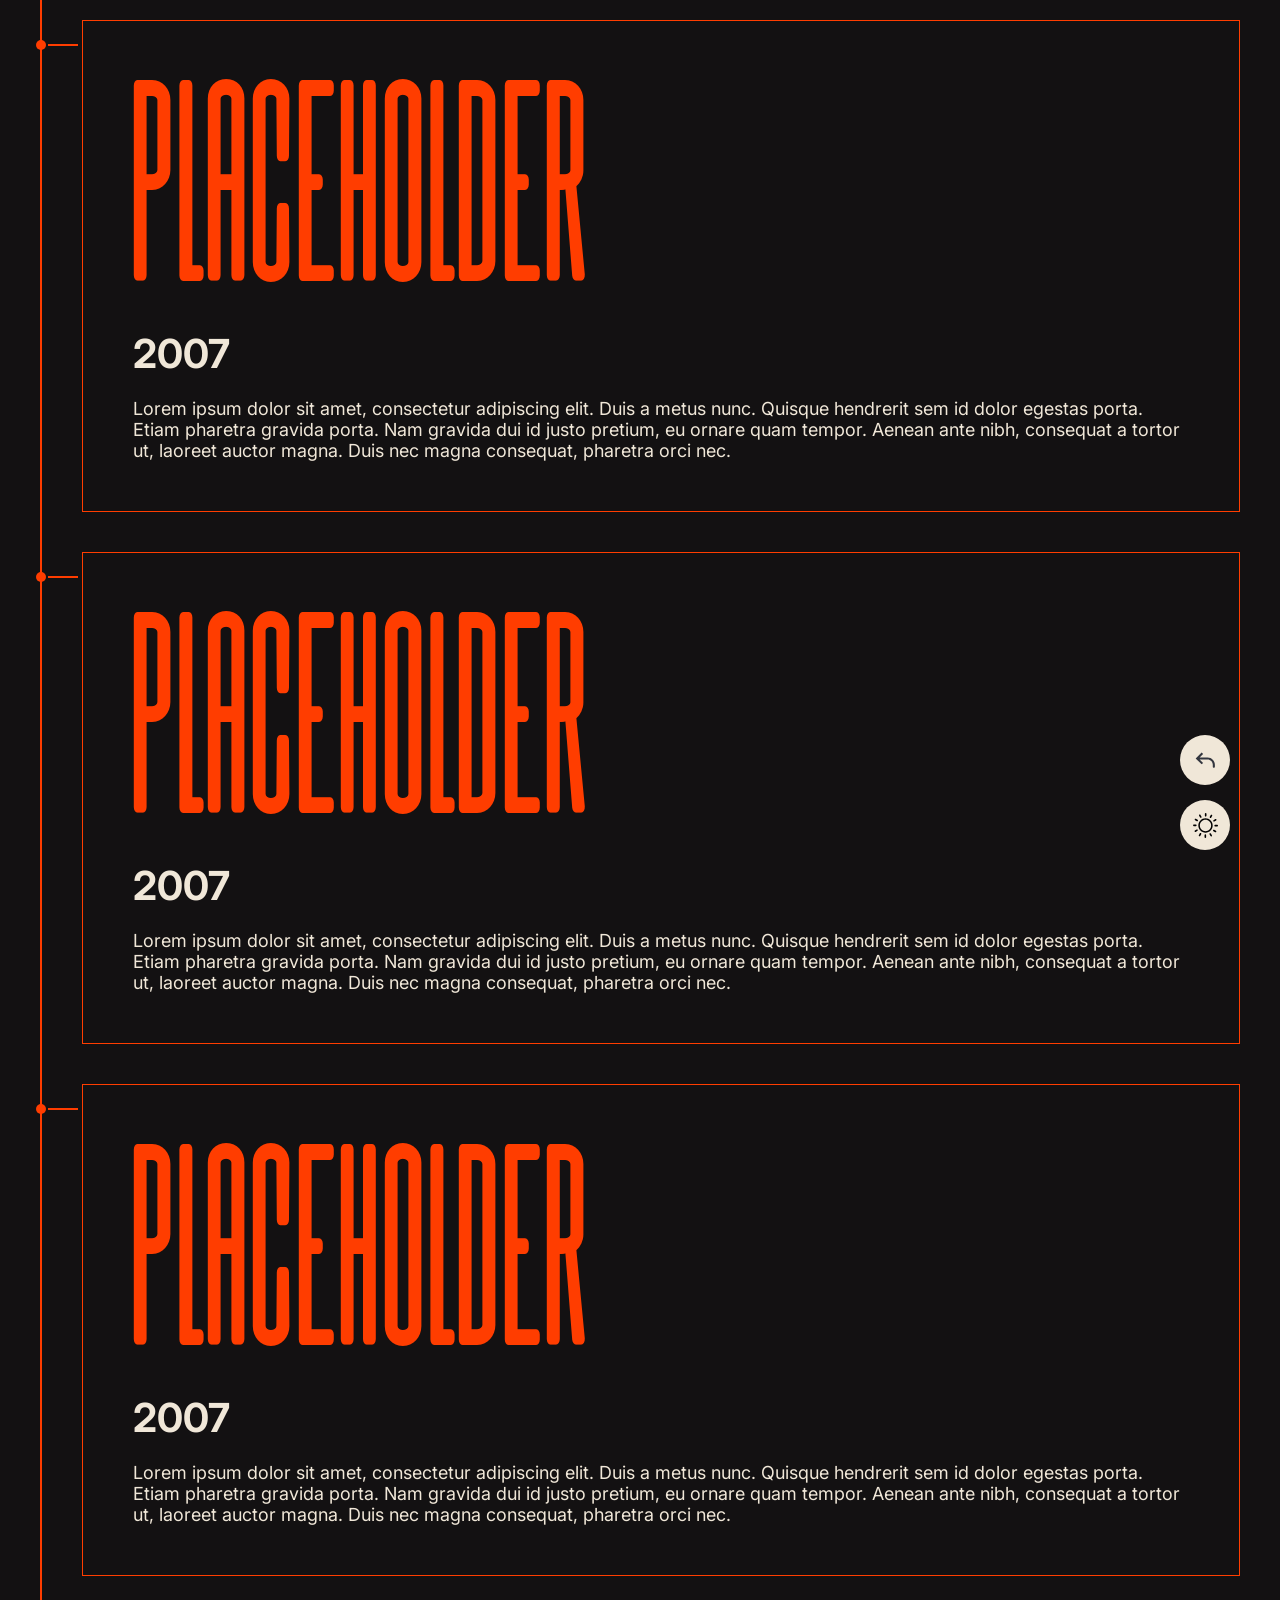
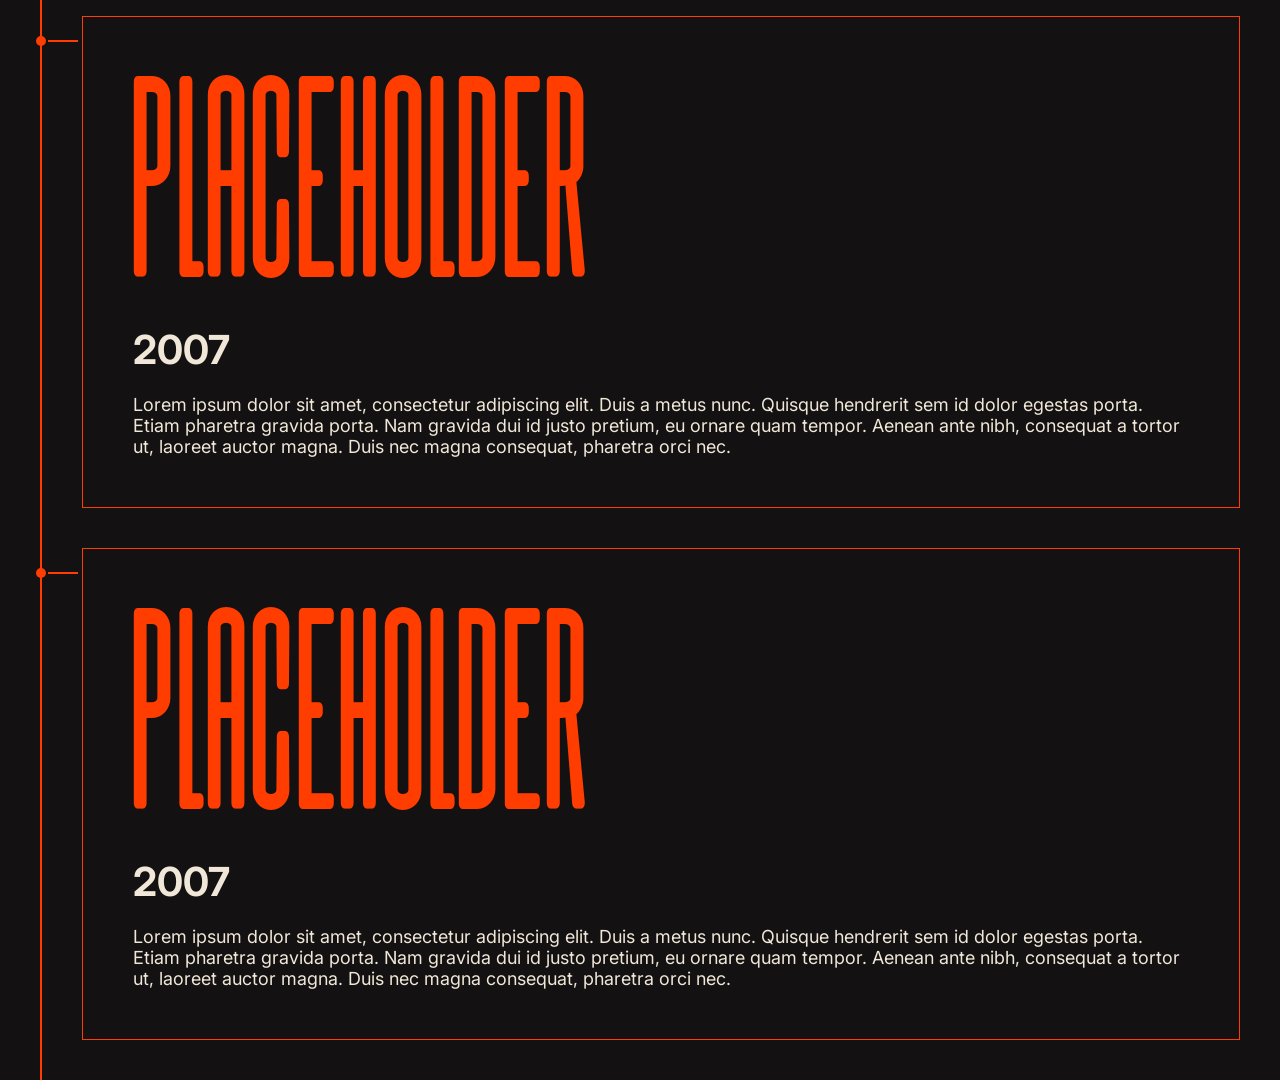
==== about.html @ 83250fb9 "back button + scroll progress" ====
<!doctype html>
<html lang="en">
  <head>
    <meta charset="UTF-8" />
    <meta name="viewport" content="width=device-width, initial-scale=1.0" />
    <title>Document</title>
    <link rel="stylesheet" href="css/common.css" />
    <link rel="stylesheet" href="css/about.css" />
    <script src="js/mode.js"></script>
  </head>
  <body>
    <div
      id="scroll-progress"
      role="progressbar"
      aria-valuemin="0"
      aria-valuemax="100"
      aria-valuenow="0"
      aria-label="Page scroll progress"
    >
      <div id="scroll-progress-bar"></div>
    </div>
    <div class="fullwidth timeline">
      <div class="card-container reveal">
        <div class="card">
          <p class="title muhaqu">PLACEHOLDER</p>
          <p class="date">2007</p>
          <p class="content">
            Lorem ipsum dolor sit amet, consectetur adipiscing elit. Duis a
            metus nunc. Quisque hendrerit sem id dolor egestas porta. Etiam
            pharetra gravida porta. Nam gravida dui id justo pretium, eu ornare
            quam tempor. Aenean ante nibh, consequat a tortor ut, laoreet auctor
            magna. Duis nec magna consequat, pharetra orci nec.
          </p>
        </div>
      </div>
      <div class="card-container reveal">
        <div class="card">
          <p class="title muhaqu">PLACEHOLDER</p>
          <p class="date">2007</p>
          <p class="content">
            Lorem ipsum dolor sit amet, consectetur adipiscing elit. Duis a
            metus nunc. Quisque hendrerit sem id dolor egestas porta. Etiam
            pharetra gravida porta. Nam gravida dui id justo pretium, eu ornare
            quam tempor. Aenean ante nibh, consequat a tortor ut, laoreet auctor
            magna. Duis nec magna consequat, pharetra orci nec.
          </p>
        </div>
      </div>
      <div class="card-container reveal">
        <div class="card">
          <p class="title muhaqu">PLACEHOLDER</p>
          <p class="date">2007</p>
          <p class="content">
            Lorem ipsum dolor sit amet, consectetur adipiscing elit. Duis a
            metus nunc. Quisque hendrerit sem id dolor egestas porta. Etiam
            pharetra gravida porta. Nam gravida dui id justo pretium, eu ornare
            quam tempor. Aenean ante nibh, consequat a tortor ut, laoreet auctor
            magna. Duis nec magna consequat, pharetra orci nec.
          </p>
        </div>
      </div>
      <div class="card-container reveal">
        <div class="card">
          <p class="title muhaqu">PLACEHOLDER</p>
          <p class="date">2007</p>
          <p class="content">
            Lorem ipsum dolor sit amet, consectetur adipiscing elit. Duis a
            metus nunc. Quisque hendrerit sem id dolor egestas porta. Etiam
            pharetra gravida porta. Nam gravida dui id justo pretium, eu ornare
            quam tempor. Aenean ante nibh, consequat a tortor ut, laoreet auctor
            magna. Duis nec magna consequat, pharetra orci nec.
          </p>
        </div>
      </div>
      <div class="card-container reveal">
        <div class="card">
          <p class="title muhaqu">PLACEHOLDER</p>
          <p class="date">2007</p>
          <p class="content">
            Lorem ipsum dolor sit amet, consectetur adipiscing elit. Duis a
            metus nunc. Quisque hendrerit sem id dolor egestas porta. Etiam
            pharetra gravida porta. Nam gravida dui id justo pretium, eu ornare
            quam tempor. Aenean ante nibh, consequat a tortor ut, laoreet auctor
            magna. Duis nec magna consequat, pharetra orci nec.
          </p>
        </div>
      </div>
    </div>
    <button id="back" aria-label="Back to home page">
      <img src="assets/back.svg" id="back-image" alt="dark or light" />
    </button>
    <button id="mode-switch" aria-label="Mode Switcher (dark/light)">
      <img src="assets/light.svg" id="mode-image" alt="dark or light" />
    </button>

    <div id="overlay" class="overlay hidden"></div>

    <div id="popup" class="popup hidden">
      <p class="ques">Scroll to Last Read?</p>
      <div class="choice">
        <button id="close-yes">Yes</button>
        <button id="close-no">No</button>
      </div>
    </div>
    <script src="js/about.js" type="module"></script>
  </body>
</html>
---- css/common.css ----
@import url("https://fonts.googleapis.com/css2?family=Inter:ital,opsz,wght@0,14..32,100..900;1,14..32,100..900&display=swap");

@font-face {
  font-family: "Muhaqu";
  src: url("fonts/MuhaquRegularpersonaluse-0neG.otf") format("opentype");
  font-weight: normal;
  font-style: normal;
}
.muhaqu {
  font-family: "Muhaqu", sans-serif;
  font-weight: 400;
  font-style: normal;
}

html {
  transition: background-color 0.3s ease;
  background-color: var(--bg-color);
  font-family: "Inter";
}

html,
body {
  margin: 0;
  padding: 0;
}

.fullscreen {
  height: 100vh;
  width: 100vw;
  display: flex;
  flex-direction: column;
}

#mode-switch {
  position: fixed;
  bottom: 50px;
  right: 50px;
  height: 50px;
  width: 50px;
  border-radius: 50%;
  border: none;
  padding: 0;
  display: flex;
  align-items: center;
  justify-content: center;
  transition:
    background-color 0.3s ease,
    transform 0.2s ease-out;
  background-color: var(--small-text-color);
  z-index: 9999;
}

#back {
  position: fixed;
  bottom: 115px;
  right: 50px;
  height: 50px;
  width: 50px;
  border-radius: 50%;
  border: none;
  padding: 0;
  display: flex;
  align-items: center;
  justify-content: center;
  transition:
    background-color 0.3s ease,
    transform 0.2s ease-out;
  background-color: var(--small-text-color);
  z-index: 9999;
}

#back img {
  width: 50%;
  height: 50%;
  object-fit: contain;
  padding: 0;
  margin: 0;
  filter: invert(var(--filter));
}

#back:hover {
  transform: scale(1.1);
}

#mode-switch:hover {
  transform: scale(1.1);
}

#mode-switch img {
  width: 50%;
  height: 50%;
  object-fit: contain;
  padding: 0;
  margin: 0;
  filter: invert(var(--filter));
}

@media (prefers-reduced-motion: reduce) {
  * {
    animation: none !important;
    transition: none !important;
  }
}

.sr-only {
  position: absolute;
  width: 1px;
  height: 1px;
  padding: 0;
  margin: -1px;
  overflow: hidden;
  clip: rect(0, 0, 0, 0);
  white-space: nowrap;
  border: 0;
}

@media (max-width: 600px) {
  #mode-switch {
    bottom: 20px;
    right: 20px;
    height: 42px;
    width: 42px;
  }

  #back {
    bottom: 70px;
    right: 20px;
    height: 42px;
    width: 42px;
  }
}
---- css/about.css ----
.fullwidth {
  display: flex;
  flex-direction: column;
  padding-left: 40px;
}

.timeline {
  position: relative;
  padding-left: 40px;
  margin-left: 40px;
  padding-top: 20px;
  border-left: 2px solid var(--text-color);
}

.card-container {
  position: relative;
  margin-bottom: 40px;
}

.card-container::before {
  content: "";
  position: absolute;
  left: -46px;
  top: 20px;
  width: 10px;
  height: 10px;
  border-radius: 50%;
  background-color: var(--text-color);
}

.card-container::after {
  content: "";
  position: absolute;
  left: -34px;
  top: 24px;
  width: 30px;
  height: 2px;
  background-color: var(--text-color);
}

.card {
  border: 1px solid var(--text-color);
  padding-left: 50px;
  padding-right: 50px;
  padding-bottom: 50px;
  margin-right: 40px;
}

.card .title {
  margin: 0 0 8px;
  font-size: 200px;
  margin-top: 100px;
  transform: translateY(10px);
  color: var(--text-color);
}

.card .content {
  margin: 0;
  color: var(--small-text-color);
  font-size: 18px;
}

.date {
  color: var(--small-text-color);
  font-size: 40px;
  margin: 0;
  font-weight: bold;
  margin-bottom: 20px;
}

.reveal {
  opacity: 0;
  transform: translateX(-60px);
  transition: all 0.6s ease;
}

.reveal.active {
  opacity: 1;
  transform: translateX(0);
}

.overlay {
  position: fixed;
  inset: 0;
  background-color: rgba(0, 0, 0, 0.5);
  opacity: 0;
  pointer-events: none;
  transition: opacity 0.3s ease;
}

.popup {
  position: fixed;
  top: 50%;
  left: 50%;
  transform: translate(-50%, -50%);
  background: var(--text-color);
  color: var(--small-text-color);
  padding-left: 40px;
  padding-right: 40px;
  padding-bottom: 40px;
  border-radius: 10px;
  display: flex;
  justify-content: center;
  flex-direction: column;
  opacity: 0;
  pointer-events: none;
  transition: all 0.3s ease;
}

.popup.show {
  opacity: 1;
  pointer-events: auto;
}

.overlay.show {
  opacity: 1;
  pointer-events: auto;
}
.choice {
  width: 100%;
  display: flex;
  gap: 20px;
  justify-content: center;
  margin-top: 15px;
}

.choice button {
  border: none;
  background-color: var(--small-text-color);
  color: var(--text-color);
  width: 100px;
  height: 50px;
  font-size: 15px;
  border-radius: 20px;
  transition:
    background-color 0.3s ease,
    color 0.3s ease;
}

.choice button:hover {
  background-color: var(--text-color);
  color: var(--small-text-color);
  border: 2px solid var(--small-text-color);
}
.ques {
  align-self: center;
  margin-top: 40px;
}

#scroll-progress {
  position: fixed;
  top: 0;
  left: 0;
  width: 100%;
  height: 4px;
  z-index: 99999;
  background-color: transparent;
}

#scroll-progress-bar {
  height: 100%;
  width: 0%;
  background-color: var(--small-text-color);
  transition:
    width 0.1s linear,
    color 0.3s ease;
}
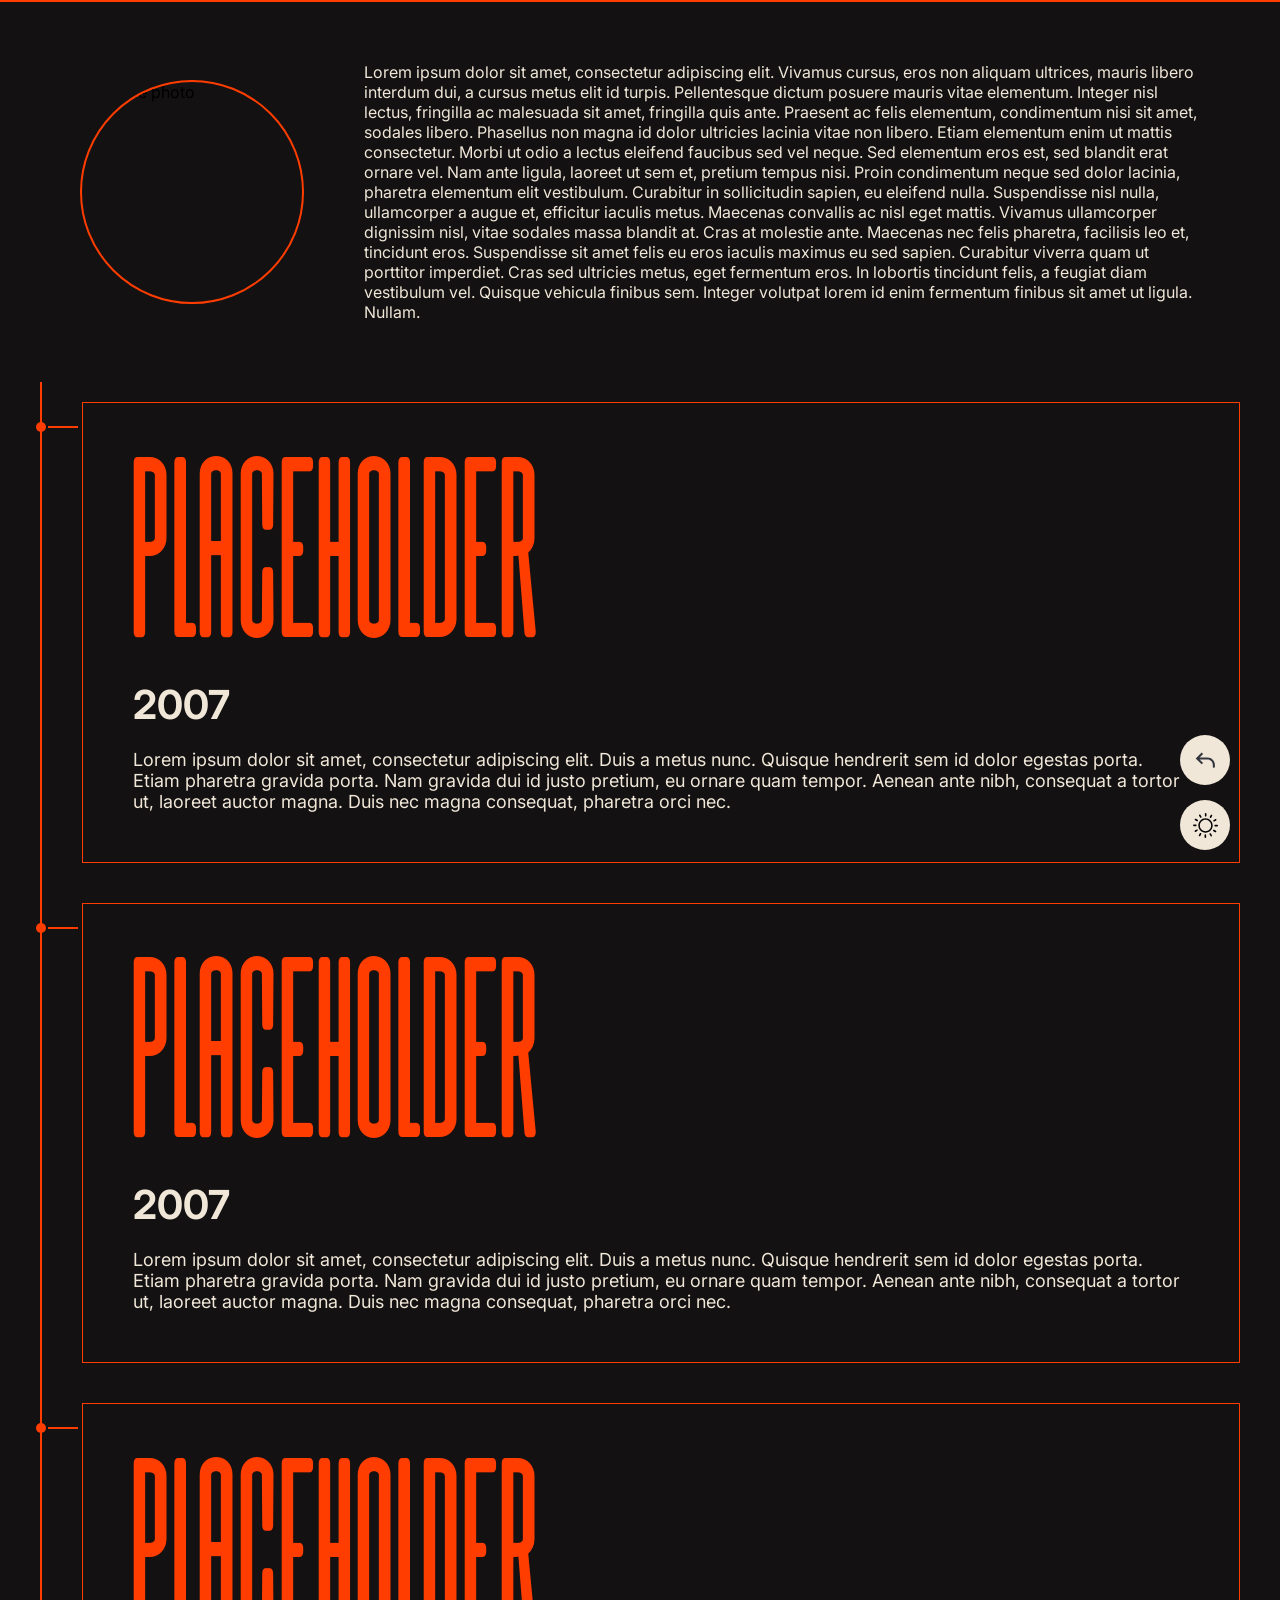
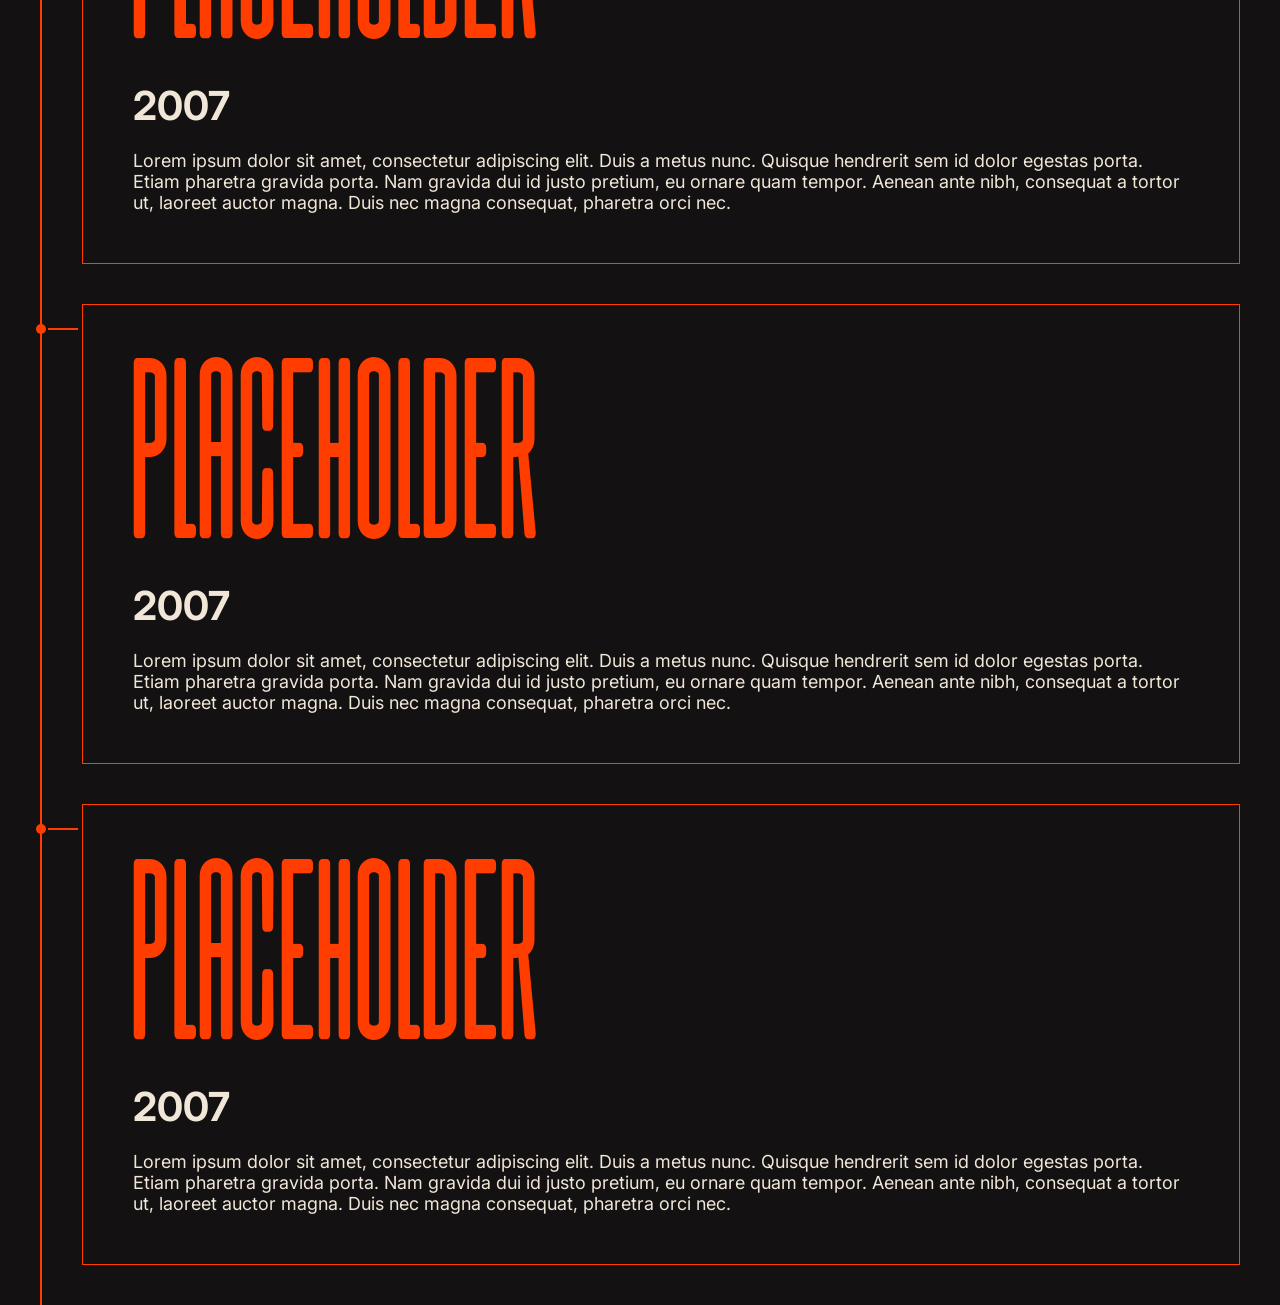
==== commit 1435165b: "actual" ====
--- a/about.html
+++ b/about.html
@@ -19,6 +19,33 @@
     >
       <div id="scroll-progress-bar"></div>
     </div>
+
+    <div class="statement">
+      <img class="statement-img" src="assets/pfp.jpg" alt="Profile photo" />
+      <p class="statement-text">
+        Lorem ipsum dolor sit amet, consectetur adipiscing elit. Vivamus cursus,
+        eros non aliquam ultrices, mauris libero interdum dui, a cursus metus
+        elit id turpis. Pellentesque dictum posuere mauris vitae elementum.
+        Integer nisl lectus, fringilla ac malesuada sit amet, fringilla quis
+        ante. Praesent ac felis elementum, condimentum nisi sit amet, sodales
+        libero. Phasellus non magna id dolor ultricies lacinia vitae non libero.
+        Etiam elementum enim ut mattis consectetur. Morbi ut odio a lectus
+        eleifend faucibus sed vel neque. Sed elementum eros est, sed blandit
+        erat ornare vel. Nam ante ligula, laoreet ut sem et, pretium tempus
+        nisi. Proin condimentum neque sed dolor lacinia, pharetra elementum elit
+        vestibulum. Curabitur in sollicitudin sapien, eu eleifend nulla.
+        Suspendisse nisl nulla, ullamcorper a augue et, efficitur iaculis metus.
+        Maecenas convallis ac nisl eget mattis. Vivamus ullamcorper dignissim
+        nisl, vitae sodales massa blandit at. Cras at molestie ante. Maecenas
+        nec felis pharetra, facilisis leo et, tincidunt eros. Suspendisse sit
+        amet felis eu eros iaculis maximus eu sed sapien. Curabitur viverra quam
+        ut porttitor imperdiet. Cras sed ultricies metus, eget fermentum eros.
+        In lobortis tincidunt felis, a feugiat diam vestibulum vel. Quisque
+        vehicula finibus sem. Integer volutpat lorem id enim fermentum finibus
+        sit amet ut ligula. Nullam.
+      </p>
+    </div>
+
     <div class="fullwidth timeline">
       <div class="card-container reveal">
         <div class="card">
--- a/css/about.css
+++ b/css/about.css
@@ -152,7 +152,7 @@
   top: 0;
   left: 0;
   width: 100%;
-  height: 4px;
+  height: 10px;
   z-index: 99999;
   background-color: transparent;
 }
@@ -165,3 +165,93 @@
     width 0.1s linear,
     color 0.3s ease;
 }
+
+.statement {
+  width: 100%;
+  box-sizing: border-box;
+  padding: 60px 80px;
+  display: flex;
+  flex-direction: row;
+  align-items: center;
+  gap: 60px;
+  border-top: 2px solid var(--text-color);
+  transition: border 0.3s ease;
+}
+
+.statement-img {
+  width: 220px;
+  height: 220px;
+  object-fit: cover;
+  border-radius: 50%;
+  flex-shrink: 0;
+  border: 2px solid var(--text-color);
+  transition: border 0.3s ease;
+}
+
+.statement-text {
+  color: var(--small-text-color);
+  font-size: medium;
+  margin: 0;
+  transition: color 0.3s ease;
+}
+
+.card .title {
+  font-size: clamp(60px, 14vw, 200px);
+  margin-top: clamp(30px, 7vw, 100px);
+}
+
+.date {
+  font-size: clamp(24px, 4vw, 40px);
+}
+
+@media (max-width: 600px) {
+  .statement {
+    flex-direction: column;
+    padding: 30px 20px;
+    gap: 24px;
+    text-align: center;
+  }
+
+  .statement-img {
+    width: 140px;
+    height: 140px;
+  }
+
+  .timeline {
+    margin-left: 16px;
+    padding-left: 20px;
+  }
+
+  .card-container::before {
+    left: -28px;
+  }
+
+  .card-container::after {
+    left: -18px;
+    width: 18px;
+  }
+
+  .card {
+    padding-left: 20px;
+    padding-right: 20px;
+    padding-bottom: 30px;
+    margin-right: 10px;
+  }
+
+  .card .title {
+    font-size: clamp(48px, 18vw, 100px);
+    margin-top: clamp(20px, 8vw, 50px);
+    text-transform: uppercase;
+  }
+
+  .card .content {
+    font-size: 15px;
+  }
+
+  .popup {
+    width: 85vw;
+    padding-left: 20px;
+    padding-right: 20px;
+    padding-bottom: 20px;
+  }
+}
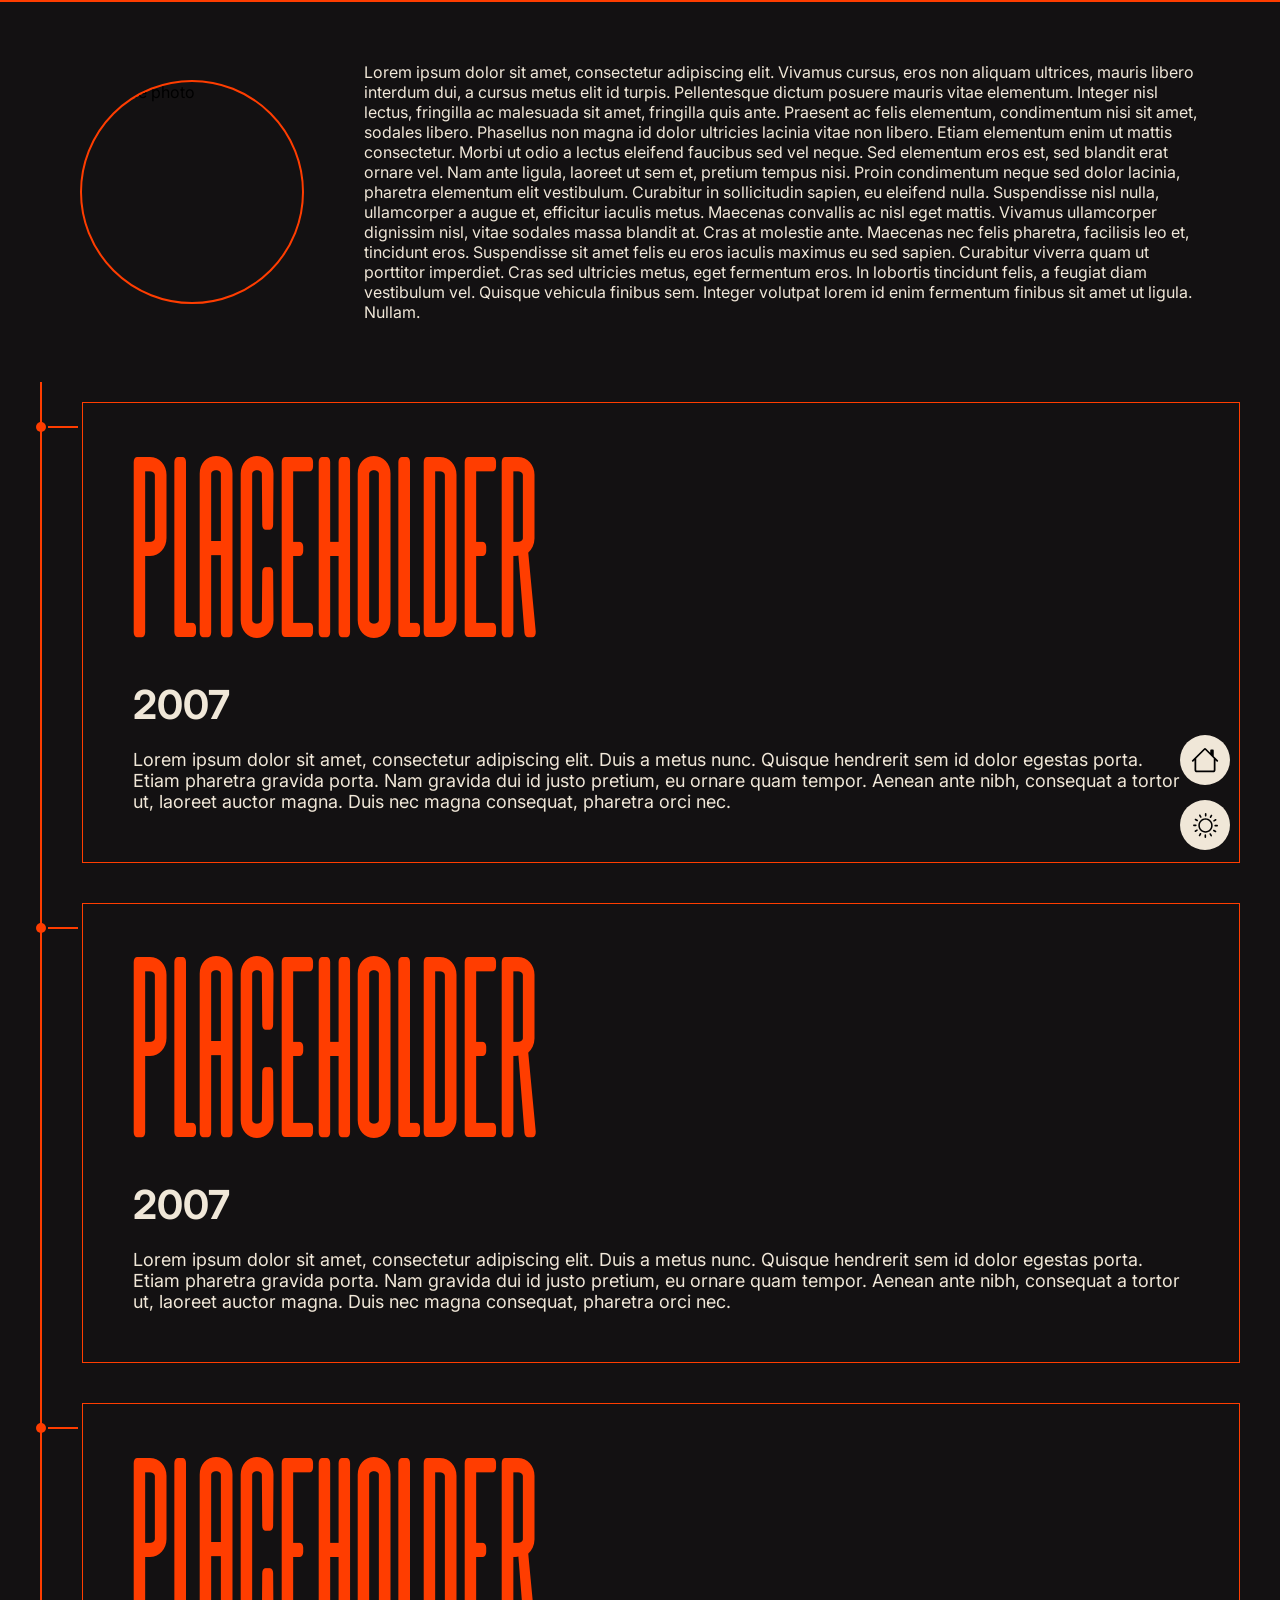
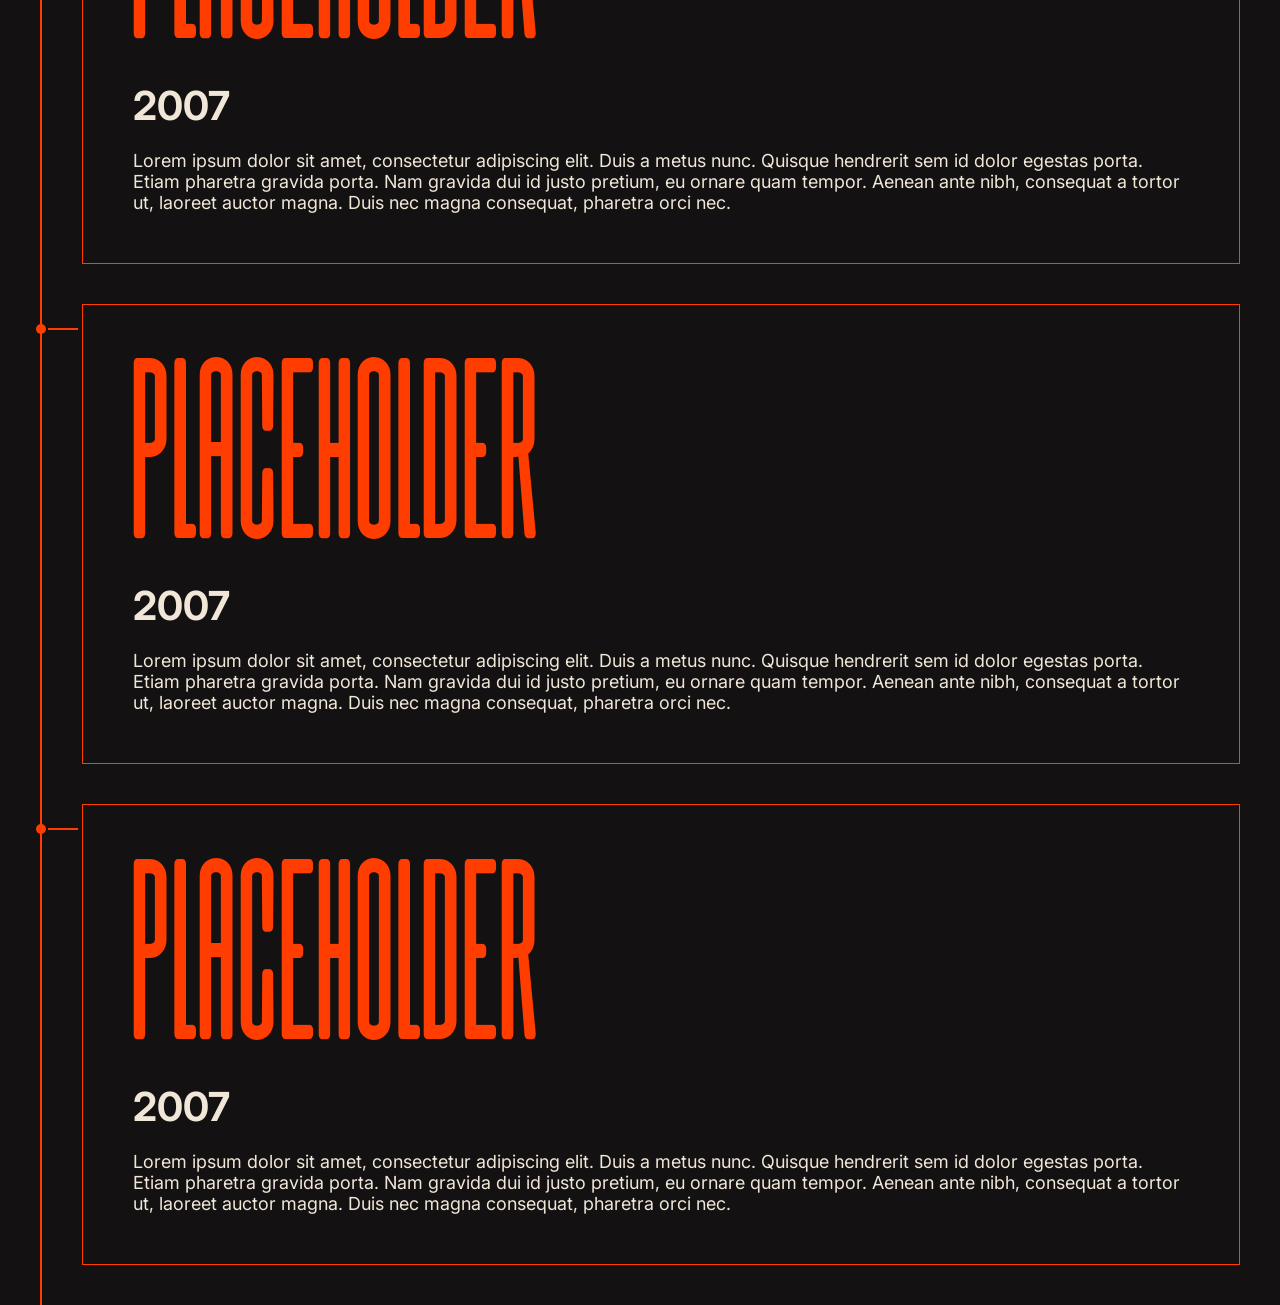
==== commit ff18ce53: "lighthouse" ====
--- a/about.html
+++ b/about.html
@@ -49,9 +49,9 @@
     <div class="fullwidth timeline">
       <div class="card-container reveal">
         <div class="card">
-          <p class="title muhaqu">PLACEHOLDER</p>
-          <p class="date">2007</p>
-          <p class="content">
+          <p class="title muhaqu text-very-large">PLACEHOLDER</p>
+          <p class="date text-medium">2007</p>
+          <p class="content text-small">
             Lorem ipsum dolor sit amet, consectetur adipiscing elit. Duis a
             metus nunc. Quisque hendrerit sem id dolor egestas porta. Etiam
             pharetra gravida porta. Nam gravida dui id justo pretium, eu ornare
@@ -62,9 +62,9 @@
       </div>
       <div class="card-container reveal">
         <div class="card">
-          <p class="title muhaqu">PLACEHOLDER</p>
-          <p class="date">2007</p>
-          <p class="content">
+          <p class="title muhaqu text-very-large">PLACEHOLDER</p>
+          <p class="date text-medium">2007</p>
+          <p class="content text-small">
             Lorem ipsum dolor sit amet, consectetur adipiscing elit. Duis a
             metus nunc. Quisque hendrerit sem id dolor egestas porta. Etiam
             pharetra gravida porta. Nam gravida dui id justo pretium, eu ornare
@@ -75,9 +75,9 @@
       </div>
       <div class="card-container reveal">
         <div class="card">
-          <p class="title muhaqu">PLACEHOLDER</p>
-          <p class="date">2007</p>
-          <p class="content">
+          <p class="title muhaqu text-very-large">PLACEHOLDER</p>
+          <p class="date text-medium">2007</p>
+          <p class="content text-small">
             Lorem ipsum dolor sit amet, consectetur adipiscing elit. Duis a
             metus nunc. Quisque hendrerit sem id dolor egestas porta. Etiam
             pharetra gravida porta. Nam gravida dui id justo pretium, eu ornare
@@ -88,9 +88,9 @@
       </div>
       <div class="card-container reveal">
         <div class="card">
-          <p class="title muhaqu">PLACEHOLDER</p>
-          <p class="date">2007</p>
-          <p class="content">
+          <p class="title muhaqu text-very-large">PLACEHOLDER</p>
+          <p class="date text-medium">2007</p>
+          <p class="content text-small">
             Lorem ipsum dolor sit amet, consectetur adipiscing elit. Duis a
             metus nunc. Quisque hendrerit sem id dolor egestas porta. Etiam
             pharetra gravida porta. Nam gravida dui id justo pretium, eu ornare
@@ -101,9 +101,9 @@
       </div>
       <div class="card-container reveal">
         <div class="card">
-          <p class="title muhaqu">PLACEHOLDER</p>
-          <p class="date">2007</p>
-          <p class="content">
+          <p class="title muhaqu text-very-large">PLACEHOLDER</p>
+          <p class="date text-medium">2007</p>
+          <p class="content text-small">
             Lorem ipsum dolor sit amet, consectetur adipiscing elit. Duis a
             metus nunc. Quisque hendrerit sem id dolor egestas porta. Etiam
             pharetra gravida porta. Nam gravida dui id justo pretium, eu ornare
@@ -114,7 +114,7 @@
       </div>
     </div>
     <button id="back" aria-label="Back to home page">
-      <img src="assets/back.svg" id="back-image" alt="dark or light" />
+      <img src="assets/back.svg" id="back-image" alt="back to home" />
     </button>
     <button id="mode-switch" aria-label="Mode Switcher (dark/light)">
       <img src="assets/light.svg" id="mode-image" alt="dark or light" />
@@ -125,8 +125,8 @@
     <div id="popup" class="popup hidden">
       <p class="ques">Scroll to Last Read?</p>
       <div class="choice">
-        <button id="close-yes">Yes</button>
-        <button id="close-no">No</button>
+        <button id="close-yes text-very-small">Yes</button>
+        <button id="close-no text-very-small">No</button>
       </div>
     </div>
     <script src="js/about.js" type="module"></script>
--- a/css/common.css
+++ b/css/common.css
@@ -12,8 +12,24 @@
   font-style: normal;
 }
 
+.text-very-large {
+  font-size: 200px;
+}
+
+.text-very-small {
+  font-size: 15px;
+}
+
+.text-small {
+  font-size: 18px;
+}
+
+.text-medium {
+  font-size: 40px;
+}
+
 html {
-  transition: background-color 0.3s ease;
+  transition: background-color 0.4s ease;
   background-color: var(--bg-color);
   font-family: "Inter";
 }
@@ -44,7 +60,7 @@
   align-items: center;
   justify-content: center;
   transition:
-    background-color 0.3s ease,
+    background-color 0.4s ease,
     transform 0.2s ease-out;
   background-color: var(--small-text-color);
   z-index: 9999;
@@ -63,15 +79,15 @@
   align-items: center;
   justify-content: center;
   transition:
-    background-color 0.3s ease,
+    background-color 0.4s ease,
     transform 0.2s ease-out;
   background-color: var(--small-text-color);
   z-index: 9999;
 }
 
 #back img {
-  width: 50%;
-  height: 50%;
+  width: 55%;
+  height: 55%;
   object-fit: contain;
   padding: 0;
   margin: 0;
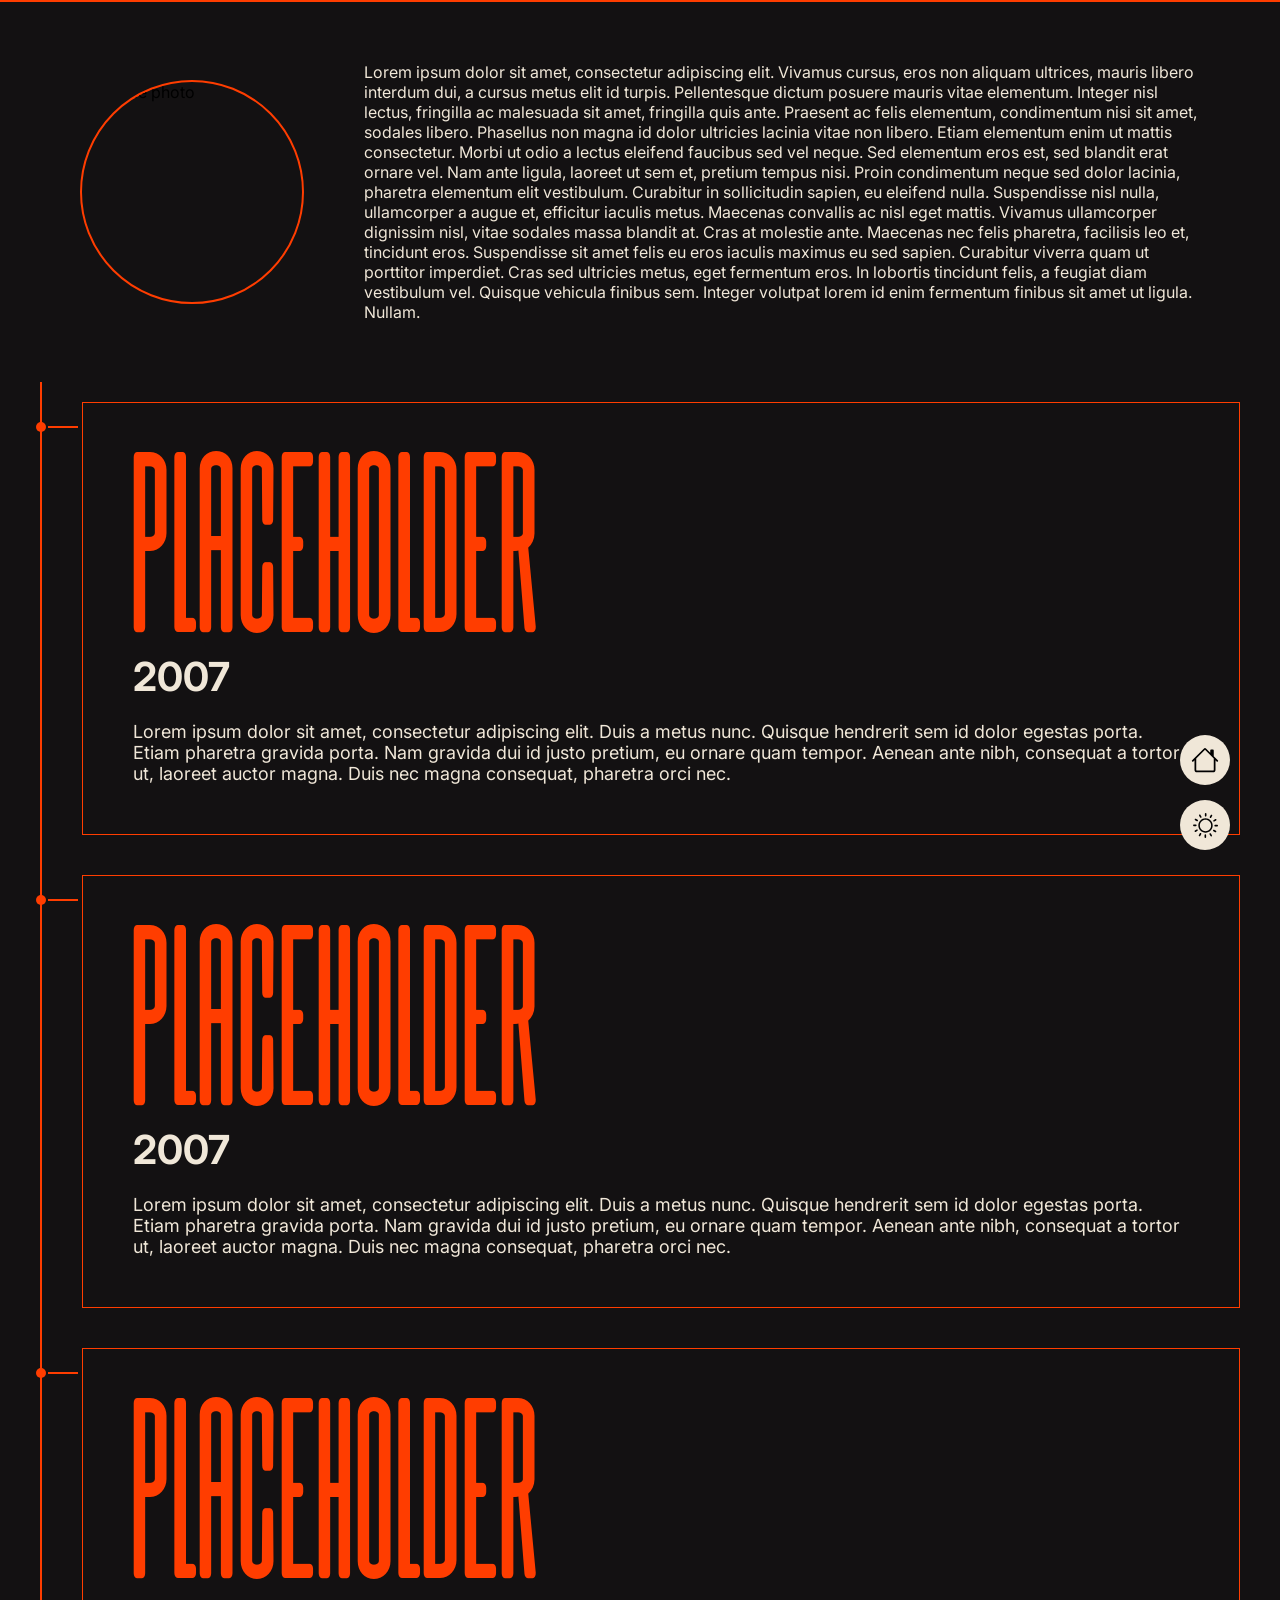
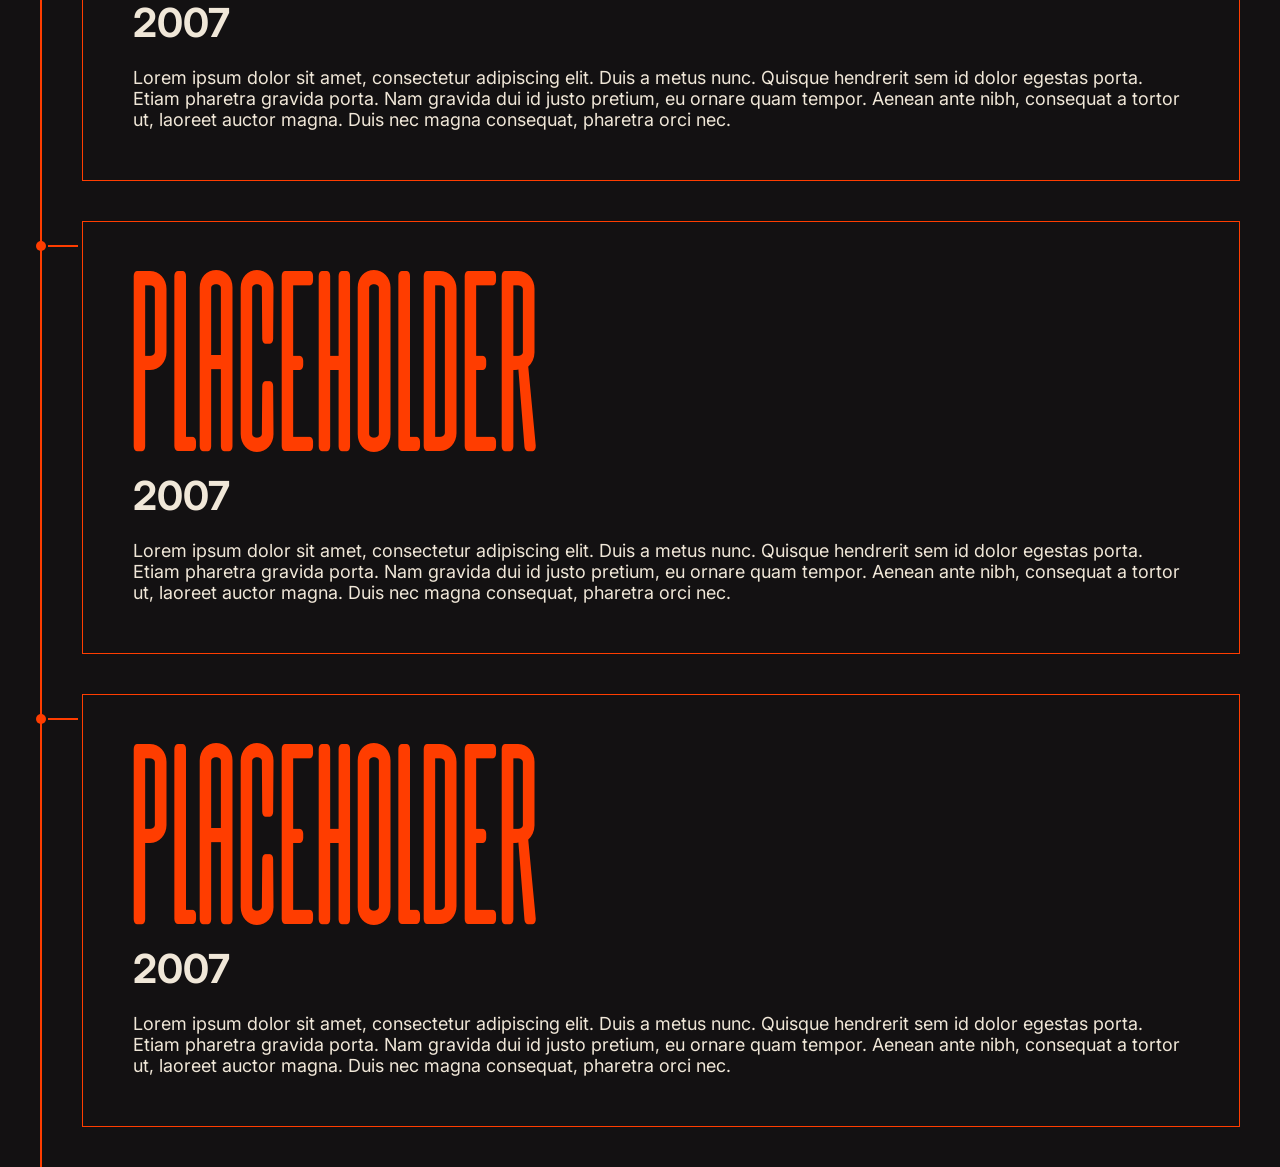
==== commit 17634141: "contrast fix + screenshots" ====
--- a/about.html
+++ b/about.html
@@ -125,8 +125,8 @@
     <div id="popup" class="popup hidden">
       <p class="ques">Scroll to Last Read?</p>
       <div class="choice">
-        <button id="close-yes text-very-small">Yes</button>
-        <button id="close-no text-very-small">No</button>
+        <button id="close-yes" class="text-very-small">Yes</button>
+        <button id="close-no" class="text-very-small">No</button>
       </div>
     </div>
     <script src="js/about.js" type="module"></script>
--- a/css/common.css
+++ b/css/common.css
@@ -5,6 +5,9 @@
   src: url("fonts/MuhaquRegularpersonaluse-0neG.otf") format("opentype");
   font-weight: normal;
   font-style: normal;
+  ascent-override: 100%;
+  descent-override: 0%;
+  line-gap-override: 0%;
 }
 .muhaqu {
   font-family: "Muhaqu", sans-serif;
--- a/css/about.css
+++ b/css/about.css
@@ -47,9 +47,11 @@
 }
 
 .card .title {
-  margin: 0 0 8px;
-  font-size: 200px;
-  margin-top: 100px;
+  margin: 0;
+  padding-top: 40px;
+  padding-bottom: 30px;
+  font-size: clamp(60px, 14vw, 200px);
+
   transform: translateY(10px);
   color: var(--text-color);
 }
@@ -57,12 +59,10 @@
 .card .content {
   margin: 0;
   color: var(--small-text-color);
-  font-size: 18px;
 }
 
 .date {
   color: var(--small-text-color);
-  font-size: 40px;
   margin: 0;
   font-weight: bold;
   margin-bottom: 20px;
@@ -82,10 +82,10 @@
 .overlay {
   position: fixed;
   inset: 0;
-  background-color: rgba(0, 0, 0, 0.5);
+  background-color: var(--overlay-color);
   opacity: 0;
   pointer-events: none;
-  transition: opacity 0.3s ease;
+  transition: opacity 0.4s ease;
 }
 
 .popup {
@@ -104,7 +104,7 @@
   flex-direction: column;
   opacity: 0;
   pointer-events: none;
-  transition: all 0.3s ease;
+  transition: all 0.4s ease;
 }
 
 .popup.show {
@@ -130,11 +130,10 @@
   color: var(--text-color);
   width: 100px;
   height: 50px;
-  font-size: 15px;
   border-radius: 20px;
   transition:
-    background-color 0.3s ease,
-    color 0.3s ease;
+    background-color 0.4s ease,
+    color 0.4s ease;
 }
 
 .choice button:hover {
@@ -163,7 +162,7 @@
   background-color: var(--small-text-color);
   transition:
     width 0.1s linear,
-    color 0.3s ease;
+    color 0.4s ease;
 }
 
 .statement {
@@ -175,7 +174,7 @@
   align-items: center;
   gap: 60px;
   border-top: 2px solid var(--text-color);
-  transition: border 0.3s ease;
+  transition: border 0.4s ease;
 }
 
 .statement-img {
@@ -185,19 +184,14 @@
   border-radius: 50%;
   flex-shrink: 0;
   border: 2px solid var(--text-color);
-  transition: border 0.3s ease;
+  transition: border 0.4s ease;
 }
 
 .statement-text {
   color: var(--small-text-color);
   font-size: medium;
   margin: 0;
-  transition: color 0.3s ease;
-}
-
-.card .title {
-  font-size: clamp(60px, 14vw, 200px);
-  margin-top: clamp(30px, 7vw, 100px);
+  transition: color 0.4s ease;
 }
 
 .date {
@@ -240,7 +234,8 @@
 
   .card .title {
     font-size: clamp(48px, 18vw, 100px);
-    margin-top: clamp(20px, 8vw, 50px);
+    padding-top: 30px;
+    padding-bottom: 30px;
     text-transform: uppercase;
   }
 
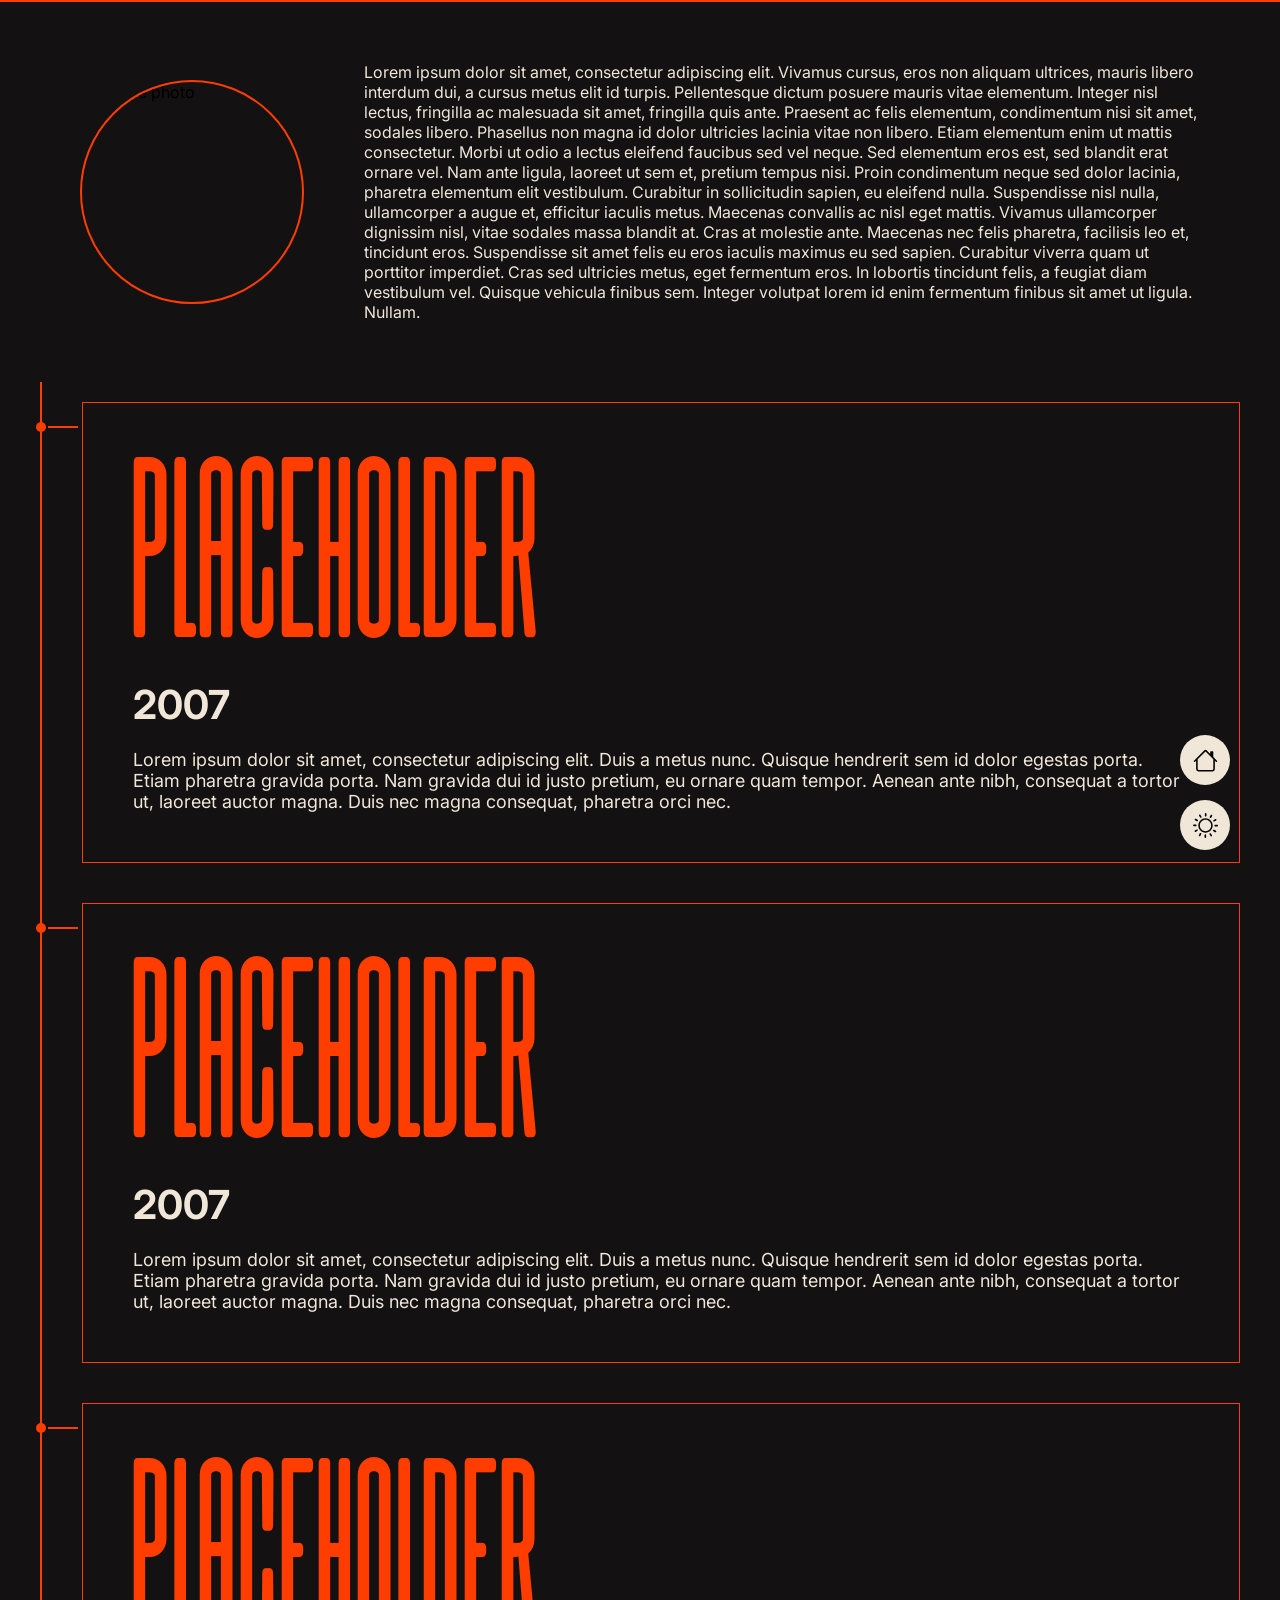
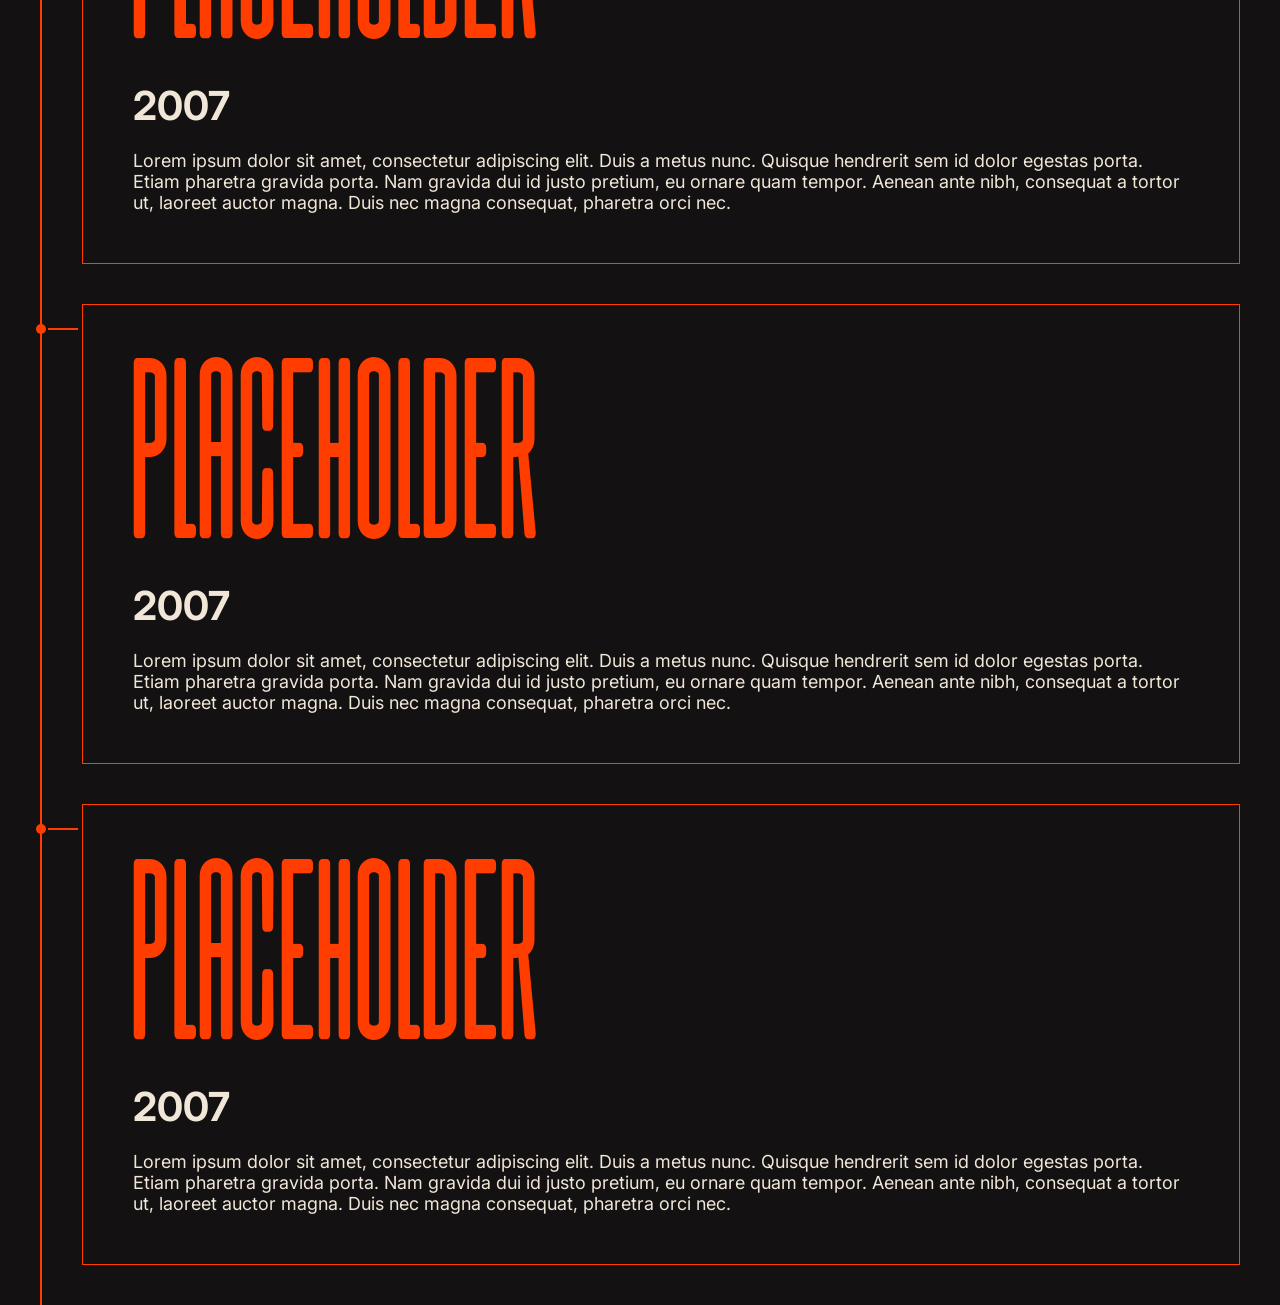
==== commit d8e9fc69: "small stuff" ====
--- a/about.html
+++ b/about.html
@@ -114,7 +114,7 @@
       </div>
     </div>
     <button id="back" aria-label="Back to home page">
-      <img src="assets/back.svg" id="back-image" alt="back to home" />
+      <img src="assets/back.svg" id="back-image" alt="dark or light" />
     </button>
     <button id="mode-switch" aria-label="Mode Switcher (dark/light)">
       <img src="assets/light.svg" id="mode-image" alt="dark or light" />
@@ -125,8 +125,8 @@
     <div id="popup" class="popup hidden">
       <p class="ques">Scroll to Last Read?</p>
       <div class="choice">
-        <button id="close-yes" class="text-very-small">Yes</button>
-        <button id="close-no" class="text-very-small">No</button>
+        <button id="close-yes text-very-small">Yes</button>
+        <button id="close-no text-very-small">No</button>
       </div>
     </div>
     <script src="js/about.js" type="module"></script>
--- a/css/common.css
+++ b/css/common.css
@@ -5,9 +5,6 @@
   src: url("fonts/MuhaquRegularpersonaluse-0neG.otf") format("opentype");
   font-weight: normal;
   font-style: normal;
-  ascent-override: 100%;
-  descent-override: 0%;
-  line-gap-override: 0%;
 }
 .muhaqu {
   font-family: "Muhaqu", sans-serif;
@@ -89,8 +86,8 @@
 }
 
 #back img {
-  width: 55%;
-  height: 55%;
+  width: 50%;
+  height: 50%;
   object-fit: contain;
   padding: 0;
   margin: 0;
--- a/css/about.css
+++ b/css/about.css
@@ -47,11 +47,8 @@
 }
 
 .card .title {
-  margin: 0;
-  padding-top: 40px;
-  padding-bottom: 30px;
-  font-size: clamp(60px, 14vw, 200px);
-
+  margin: 0 0 8px;
+  margin-top: 100px;
   transform: translateY(10px);
   color: var(--text-color);
 }
@@ -194,6 +191,11 @@
   transition: color 0.4s ease;
 }
 
+.card .title {
+  font-size: clamp(60px, 14vw, 200px);
+  margin-top: clamp(30px, 7vw, 100px);
+}
+
 .date {
   font-size: clamp(24px, 4vw, 40px);
 }
@@ -234,8 +236,7 @@
 
   .card .title {
     font-size: clamp(48px, 18vw, 100px);
-    padding-top: 30px;
-    padding-bottom: 30px;
+    margin-top: clamp(20px, 8vw, 50px);
     text-transform: uppercase;
   }
 
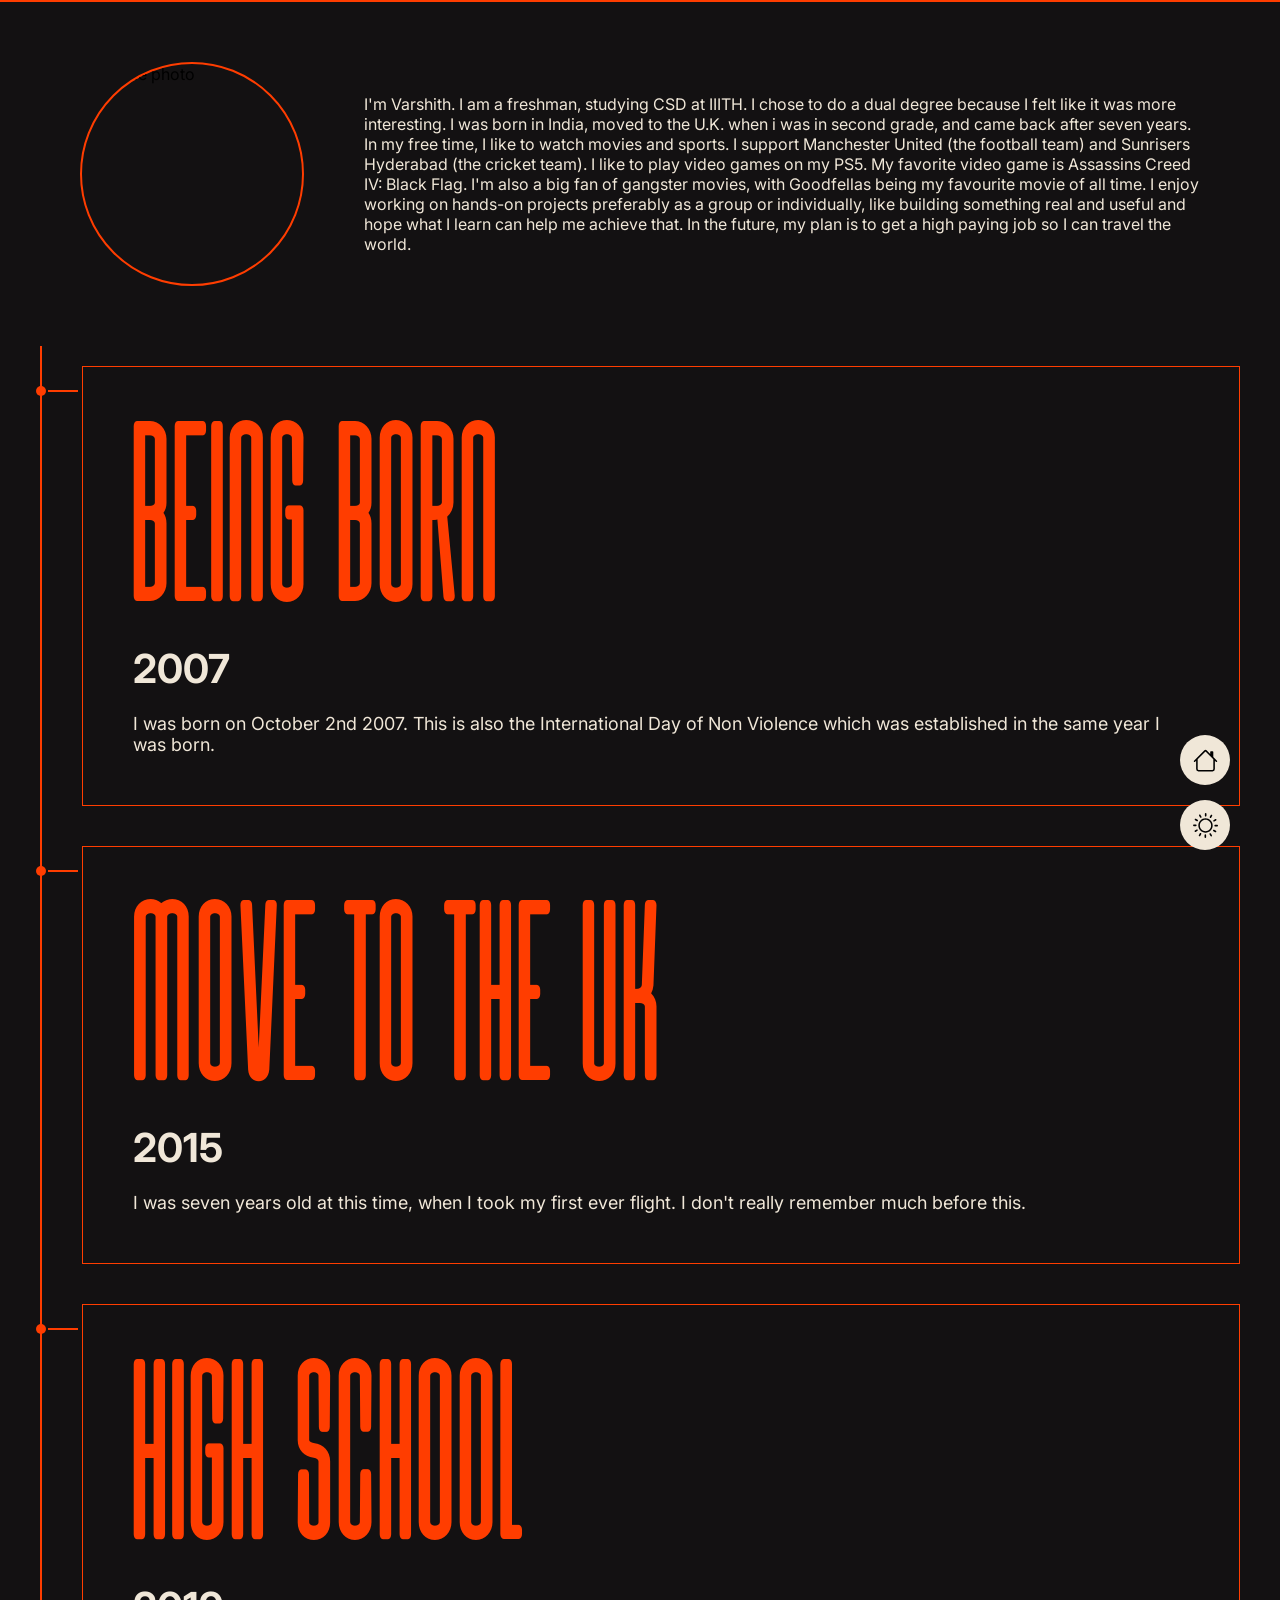
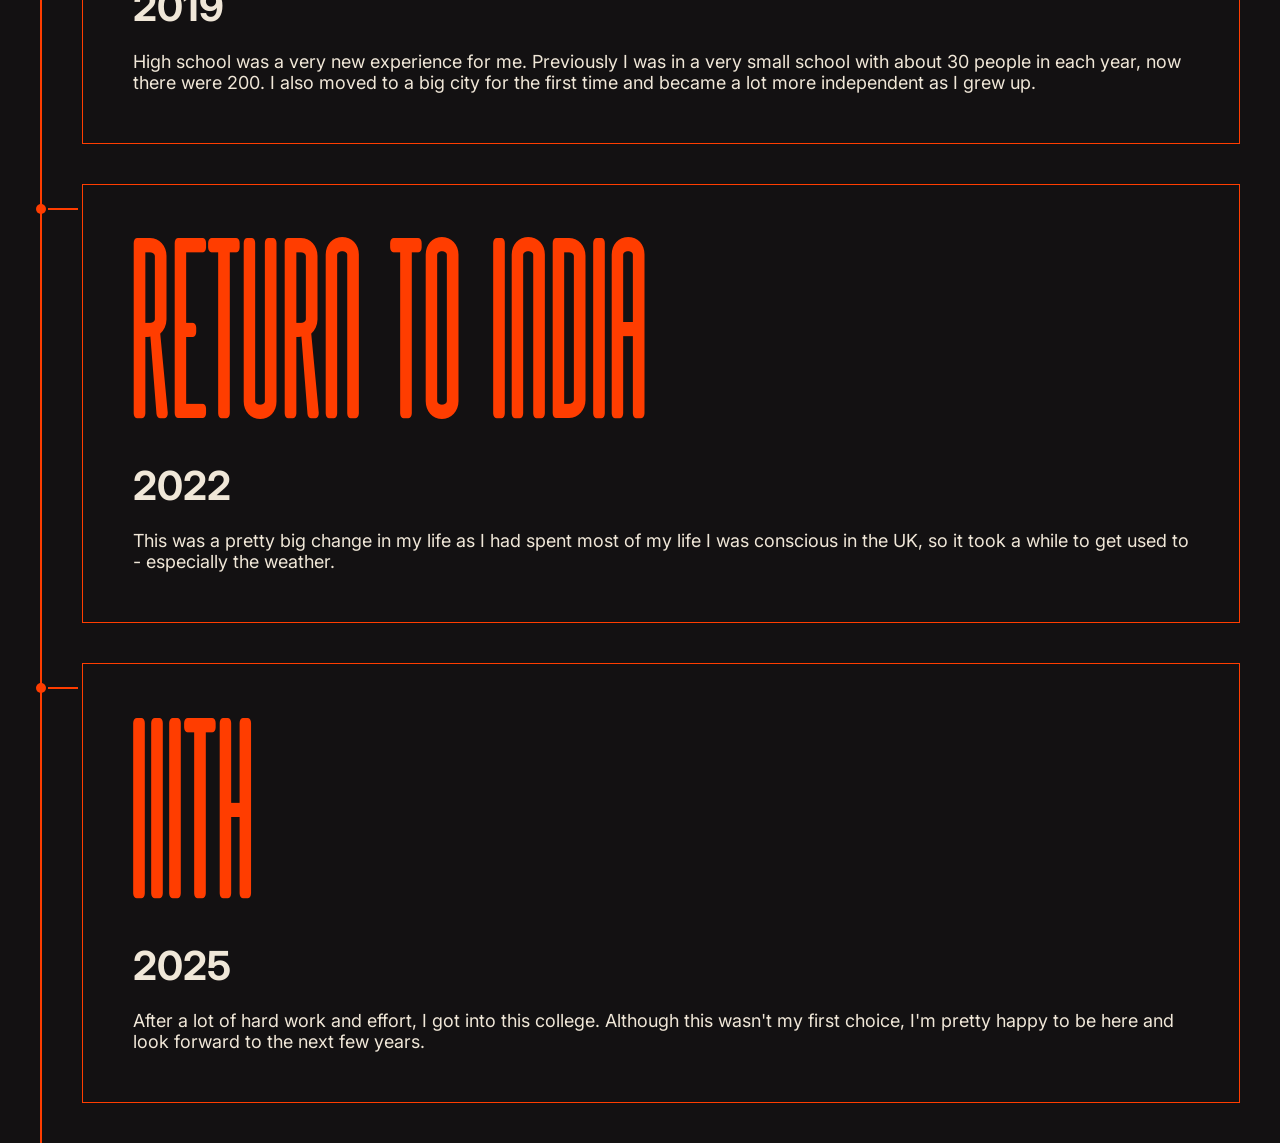
==== commit 82b67dbe: "content" ====
--- a/about.html
+++ b/about.html
@@ -23,98 +23,79 @@
     <div class="statement">
       <img class="statement-img" src="assets/pfp.jpg" alt="Profile photo" />
       <p class="statement-text">
-        Lorem ipsum dolor sit amet, consectetur adipiscing elit. Vivamus cursus,
-        eros non aliquam ultrices, mauris libero interdum dui, a cursus metus
-        elit id turpis. Pellentesque dictum posuere mauris vitae elementum.
-        Integer nisl lectus, fringilla ac malesuada sit amet, fringilla quis
-        ante. Praesent ac felis elementum, condimentum nisi sit amet, sodales
-        libero. Phasellus non magna id dolor ultricies lacinia vitae non libero.
-        Etiam elementum enim ut mattis consectetur. Morbi ut odio a lectus
-        eleifend faucibus sed vel neque. Sed elementum eros est, sed blandit
-        erat ornare vel. Nam ante ligula, laoreet ut sem et, pretium tempus
-        nisi. Proin condimentum neque sed dolor lacinia, pharetra elementum elit
-        vestibulum. Curabitur in sollicitudin sapien, eu eleifend nulla.
-        Suspendisse nisl nulla, ullamcorper a augue et, efficitur iaculis metus.
-        Maecenas convallis ac nisl eget mattis. Vivamus ullamcorper dignissim
-        nisl, vitae sodales massa blandit at. Cras at molestie ante. Maecenas
-        nec felis pharetra, facilisis leo et, tincidunt eros. Suspendisse sit
-        amet felis eu eros iaculis maximus eu sed sapien. Curabitur viverra quam
-        ut porttitor imperdiet. Cras sed ultricies metus, eget fermentum eros.
-        In lobortis tincidunt felis, a feugiat diam vestibulum vel. Quisque
-        vehicula finibus sem. Integer volutpat lorem id enim fermentum finibus
-        sit amet ut ligula. Nullam.
+        I'm Varshith. I am a freshman, studying CSD at IIITH. I chose to do a
+        dual degree because I felt like it was more interesting. I was born in
+        India, moved to the U.K. when i was in second grade, and came back after
+        seven years. In my free time, I like to watch movies and sports. I
+        support Manchester United (the football team) and Sunrisers Hyderabad
+        (the cricket team). I like to play video games on my PS5. My favorite
+        video game is Assassins Creed IV: Black Flag. I'm also a big fan of
+        gangster movies, with Goodfellas being my favourite movie of all time. I
+        enjoy working on hands-on projects preferably as a group or
+        individually, like building something real and useful and hope what I
+        learn can help me achieve that. In the future, my plan is to get a high
+        paying job so I can travel the world.
       </p>
     </div>
 
     <div class="fullwidth timeline">
       <div class="card-container reveal">
         <div class="card">
-          <p class="title muhaqu text-very-large">PLACEHOLDER</p>
+          <p class="title muhaqu text-very-large">BEING BORN</p>
           <p class="date text-medium">2007</p>
           <p class="content text-small">
-            Lorem ipsum dolor sit amet, consectetur adipiscing elit. Duis a
-            metus nunc. Quisque hendrerit sem id dolor egestas porta. Etiam
-            pharetra gravida porta. Nam gravida dui id justo pretium, eu ornare
-            quam tempor. Aenean ante nibh, consequat a tortor ut, laoreet auctor
-            magna. Duis nec magna consequat, pharetra orci nec.
+            I was born on October 2nd 2007. This is also the International Day
+            of Non Violence which was established in the same year I was born.
           </p>
         </div>
       </div>
       <div class="card-container reveal">
         <div class="card">
-          <p class="title muhaqu text-very-large">PLACEHOLDER</p>
-          <p class="date text-medium">2007</p>
+          <p class="title muhaqu text-very-large">MOVE TO THE UK</p>
+          <p class="date text-medium">2015</p>
           <p class="content text-small">
-            Lorem ipsum dolor sit amet, consectetur adipiscing elit. Duis a
-            metus nunc. Quisque hendrerit sem id dolor egestas porta. Etiam
-            pharetra gravida porta. Nam gravida dui id justo pretium, eu ornare
-            quam tempor. Aenean ante nibh, consequat a tortor ut, laoreet auctor
-            magna. Duis nec magna consequat, pharetra orci nec.
+            I was seven years old at this time, when I took my first ever
+            flight. I don't really remember much before this.
           </p>
         </div>
       </div>
       <div class="card-container reveal">
         <div class="card">
-          <p class="title muhaqu text-very-large">PLACEHOLDER</p>
-          <p class="date text-medium">2007</p>
+          <p class="title muhaqu text-very-large">HIGH SCHOOL</p>
+          <p class="date text-medium">2019</p>
           <p class="content text-small">
-            Lorem ipsum dolor sit amet, consectetur adipiscing elit. Duis a
-            metus nunc. Quisque hendrerit sem id dolor egestas porta. Etiam
-            pharetra gravida porta. Nam gravida dui id justo pretium, eu ornare
-            quam tempor. Aenean ante nibh, consequat a tortor ut, laoreet auctor
-            magna. Duis nec magna consequat, pharetra orci nec.
+            High school was a very new experience for me. Previously I was in a
+            very small school with about 30 people in each year, now there were
+            200. I also moved to a big city for the first time and became a lot
+            more independent as I grew up.
           </p>
         </div>
       </div>
       <div class="card-container reveal">
         <div class="card">
-          <p class="title muhaqu text-very-large">PLACEHOLDER</p>
-          <p class="date text-medium">2007</p>
+          <p class="title muhaqu text-very-large">RETURN TO INDIA</p>
+          <p class="date text-medium">2022</p>
           <p class="content text-small">
-            Lorem ipsum dolor sit amet, consectetur adipiscing elit. Duis a
-            metus nunc. Quisque hendrerit sem id dolor egestas porta. Etiam
-            pharetra gravida porta. Nam gravida dui id justo pretium, eu ornare
-            quam tempor. Aenean ante nibh, consequat a tortor ut, laoreet auctor
-            magna. Duis nec magna consequat, pharetra orci nec.
+            This was a pretty big change in my life as I had spent most of my
+            life I was conscious in the UK, so it took a while to get used to -
+            especially the weather.
           </p>
         </div>
       </div>
       <div class="card-container reveal">
         <div class="card">
-          <p class="title muhaqu text-very-large">PLACEHOLDER</p>
-          <p class="date text-medium">2007</p>
+          <p class="title muhaqu text-very-large">IIITH</p>
+          <p class="date text-medium">2025</p>
           <p class="content text-small">
-            Lorem ipsum dolor sit amet, consectetur adipiscing elit. Duis a
-            metus nunc. Quisque hendrerit sem id dolor egestas porta. Etiam
-            pharetra gravida porta. Nam gravida dui id justo pretium, eu ornare
-            quam tempor. Aenean ante nibh, consequat a tortor ut, laoreet auctor
-            magna. Duis nec magna consequat, pharetra orci nec.
+            After a lot of hard work and effort, I got into this college.
+            Although this wasn't my first choice, I'm pretty happy to be here
+            and look forward to the next few years.
           </p>
         </div>
       </div>
     </div>
     <button id="back" aria-label="Back to home page">
-      <img src="assets/back.svg" id="back-image" alt="dark or light" />
+      <img src="assets/back.svg" id="back-image" alt="back to home" />
     </button>
     <button id="mode-switch" aria-label="Mode Switcher (dark/light)">
       <img src="assets/light.svg" id="mode-image" alt="dark or light" />
@@ -125,8 +106,8 @@
     <div id="popup" class="popup hidden">
       <p class="ques">Scroll to Last Read?</p>
       <div class="choice">
-        <button id="close-yes text-very-small">Yes</button>
-        <button id="close-no text-very-small">No</button>
+        <button id="close-yes" class="text-very-small">Yes</button>
+        <button id="close-no" class="text-very-small">No</button>
       </div>
     </div>
     <script src="js/about.js" type="module"></script>
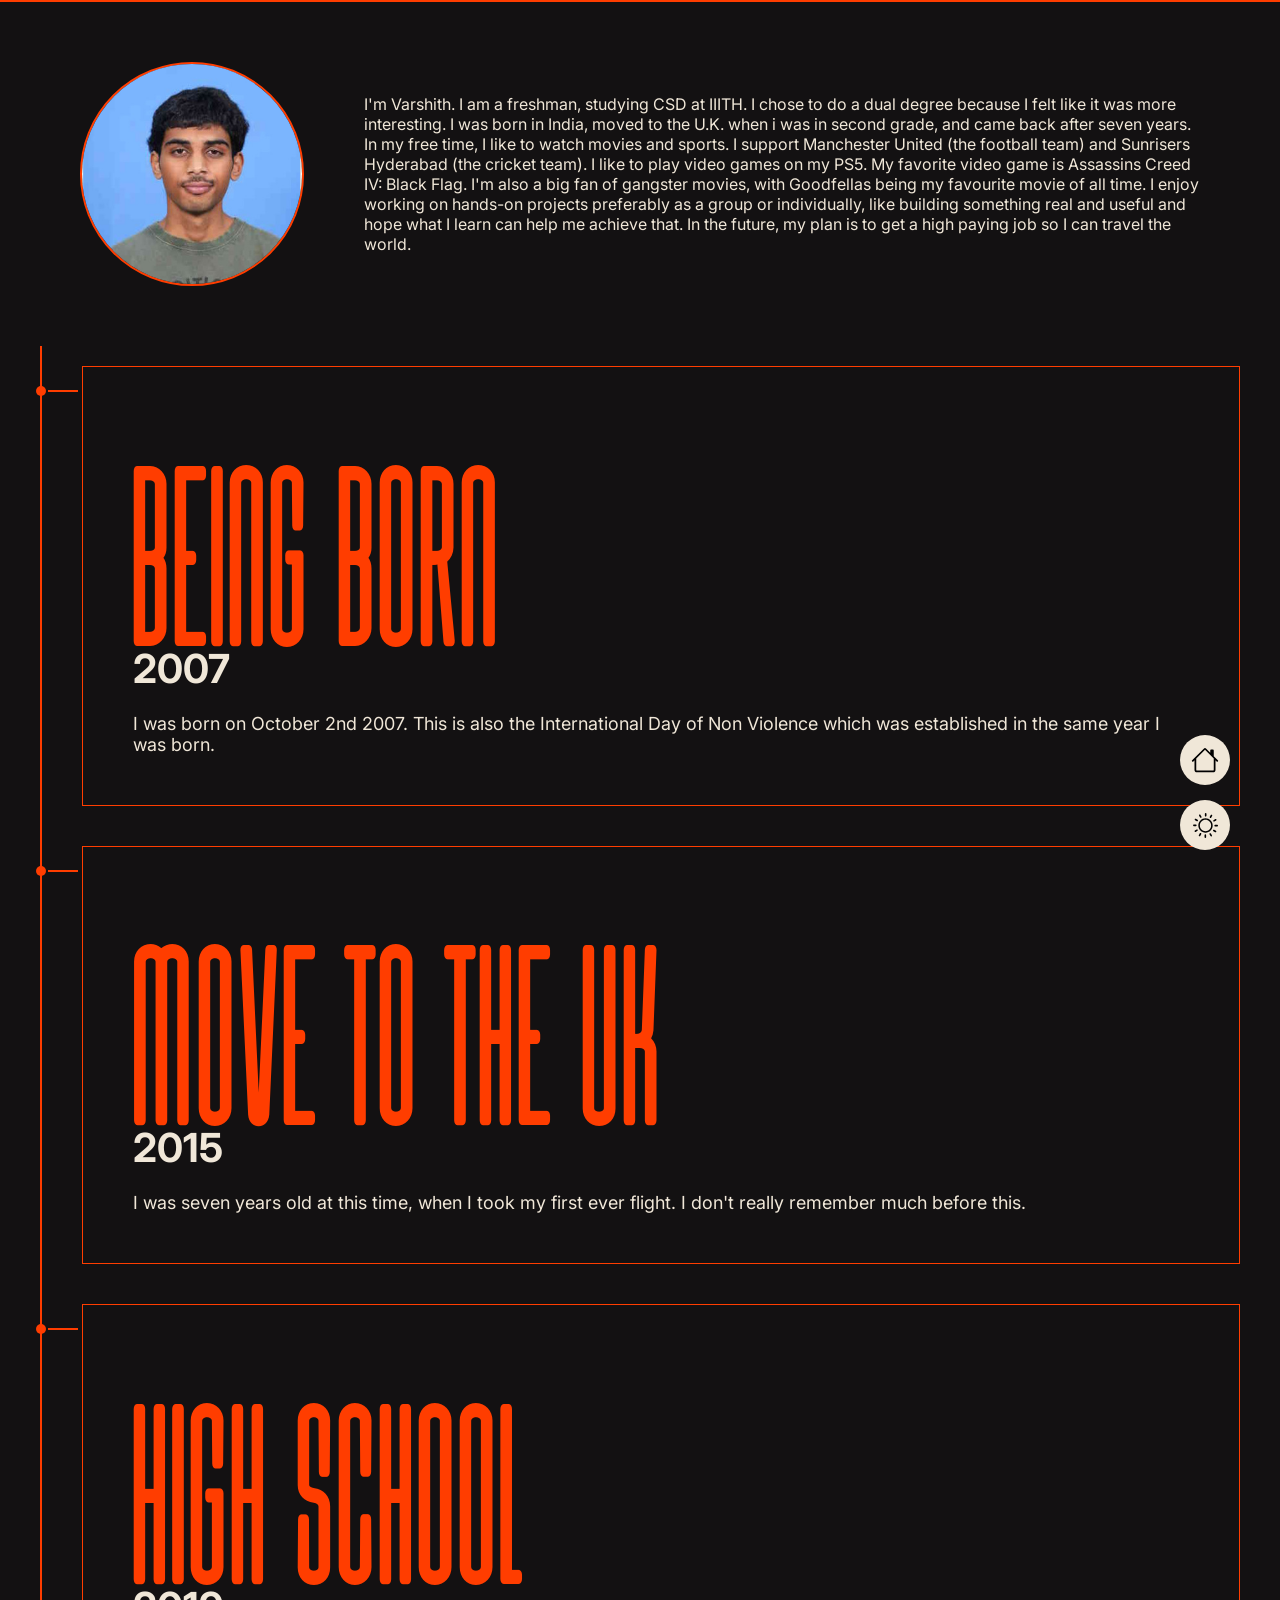
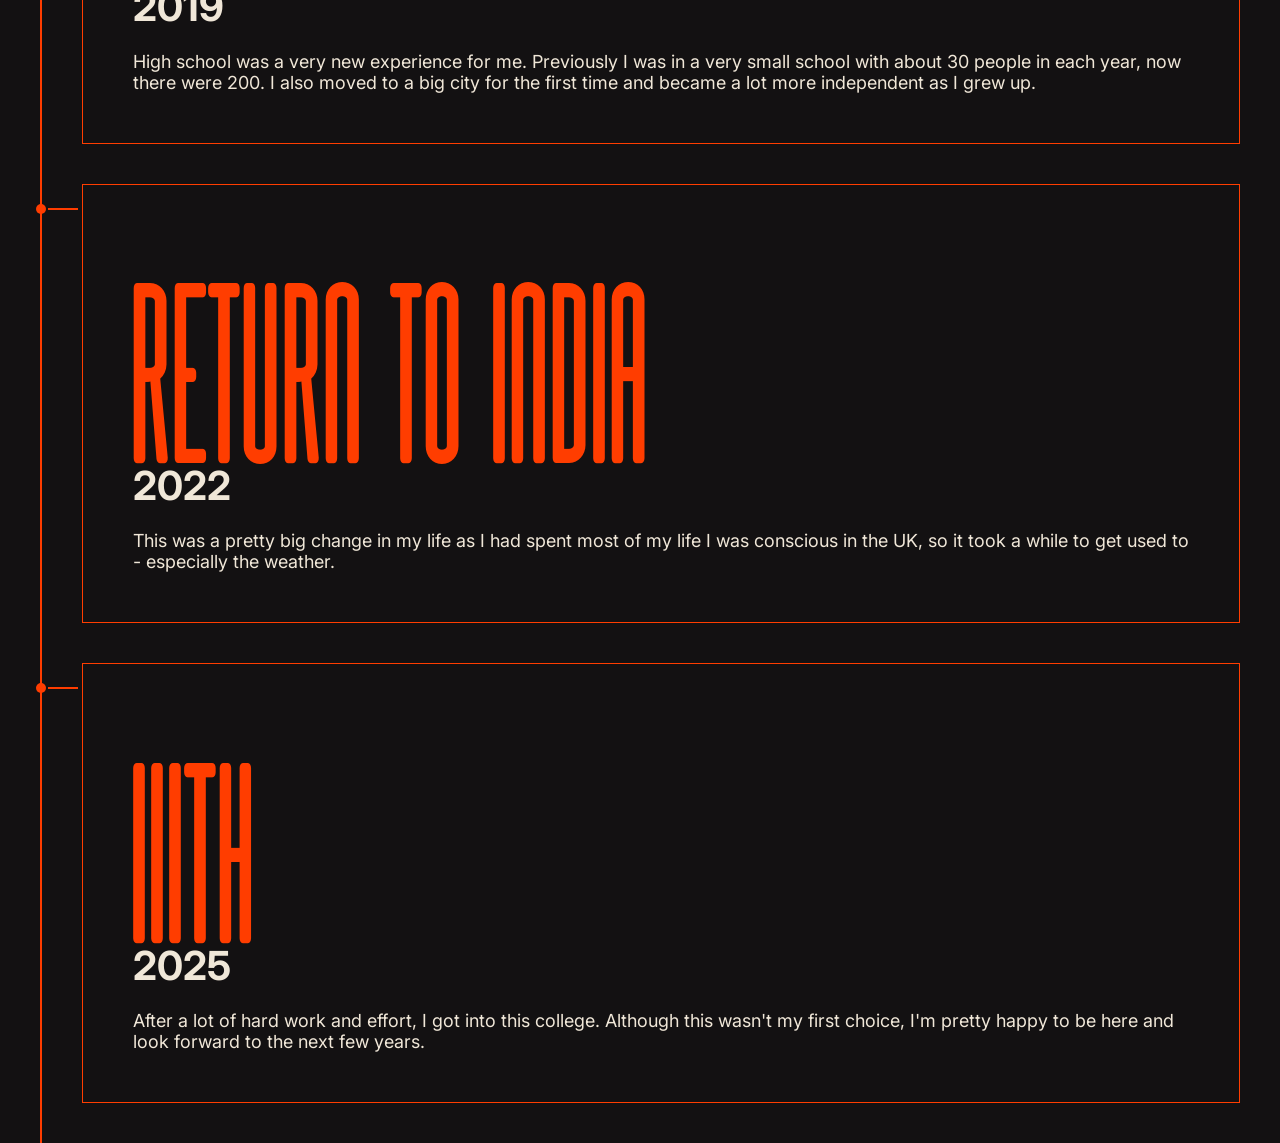
==== commit 080612ba: "finished" ====
--- a/about.html
+++ b/about.html
@@ -3,8 +3,9 @@
   <head>
     <meta charset="UTF-8" />
     <meta name="viewport" content="width=device-width, initial-scale=1.0" />
-    <title>Document</title>
+    <title>About Me</title>
     <link rel="stylesheet" href="css/common.css" />
+    <link rel="icon" type="image/x-icon" href="assets/va.png" />
     <link rel="stylesheet" href="css/about.css" />
     <script src="js/mode.js"></script>
   </head>
@@ -21,7 +22,7 @@
     </div>
 
     <div class="statement">
-      <img class="statement-img" src="assets/pfp.jpg" alt="Profile photo" />
+      <img class="statement-img" src="images/pfp.jpg" alt="Profile photo" />
       <p class="statement-text">
         I'm Varshith. I am a freshman, studying CSD at IIITH. I chose to do a
         dual degree because I felt like it was more interesting. I was born in
--- a/css/common.css
+++ b/css/common.css
@@ -5,6 +5,9 @@
   src: url("fonts/MuhaquRegularpersonaluse-0neG.otf") format("opentype");
   font-weight: normal;
   font-style: normal;
+  ascent-override: 100%;
+  descent-override: 0%;
+  line-gap-override: 0%;
 }
 .muhaqu {
   font-family: "Muhaqu", sans-serif;
@@ -86,8 +89,8 @@
 }
 
 #back img {
-  width: 50%;
-  height: 50%;
+  width: 55%;
+  height: 55%;
   object-fit: contain;
   padding: 0;
   margin: 0;
@@ -111,6 +114,7 @@
   filter: invert(var(--filter));
 }
 
+/* We want to turn off all animation and motion if prefers reduced motion */
 @media (prefers-reduced-motion: reduce) {
   * {
     animation: none !important;
